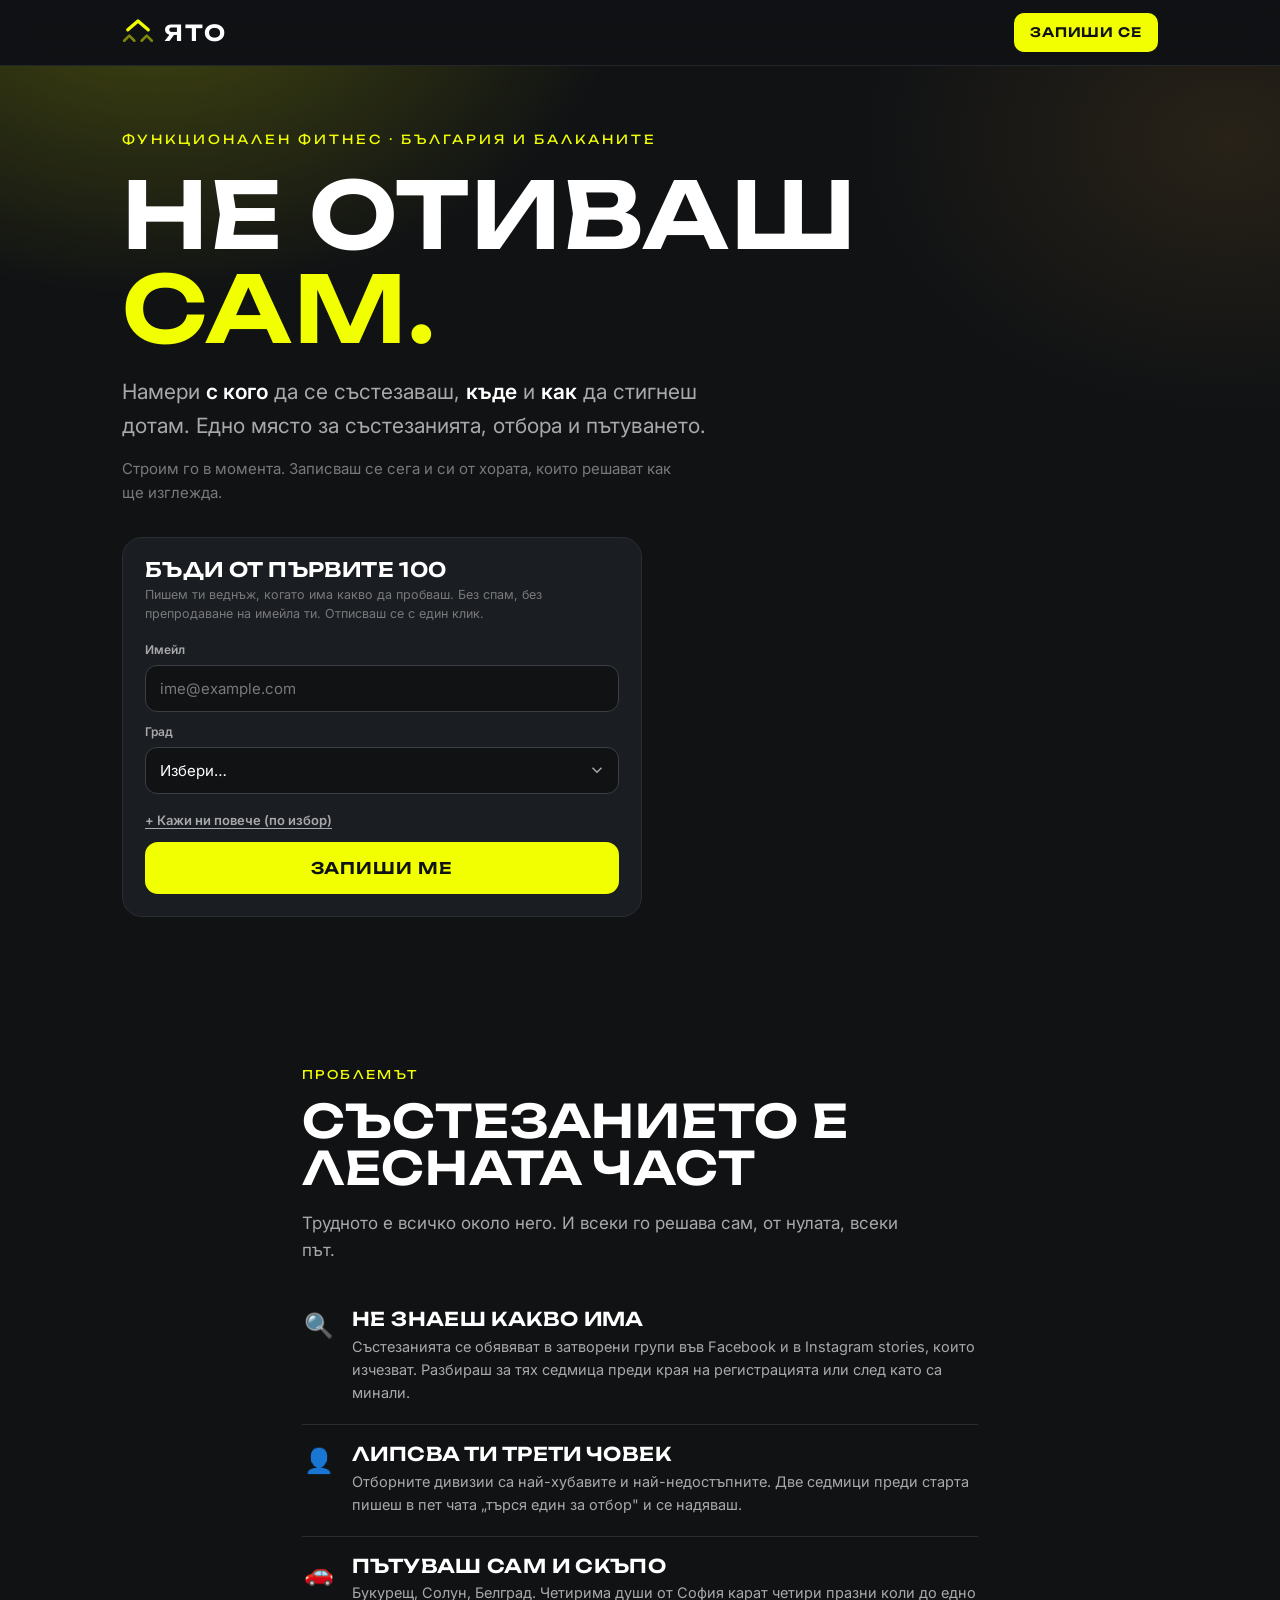
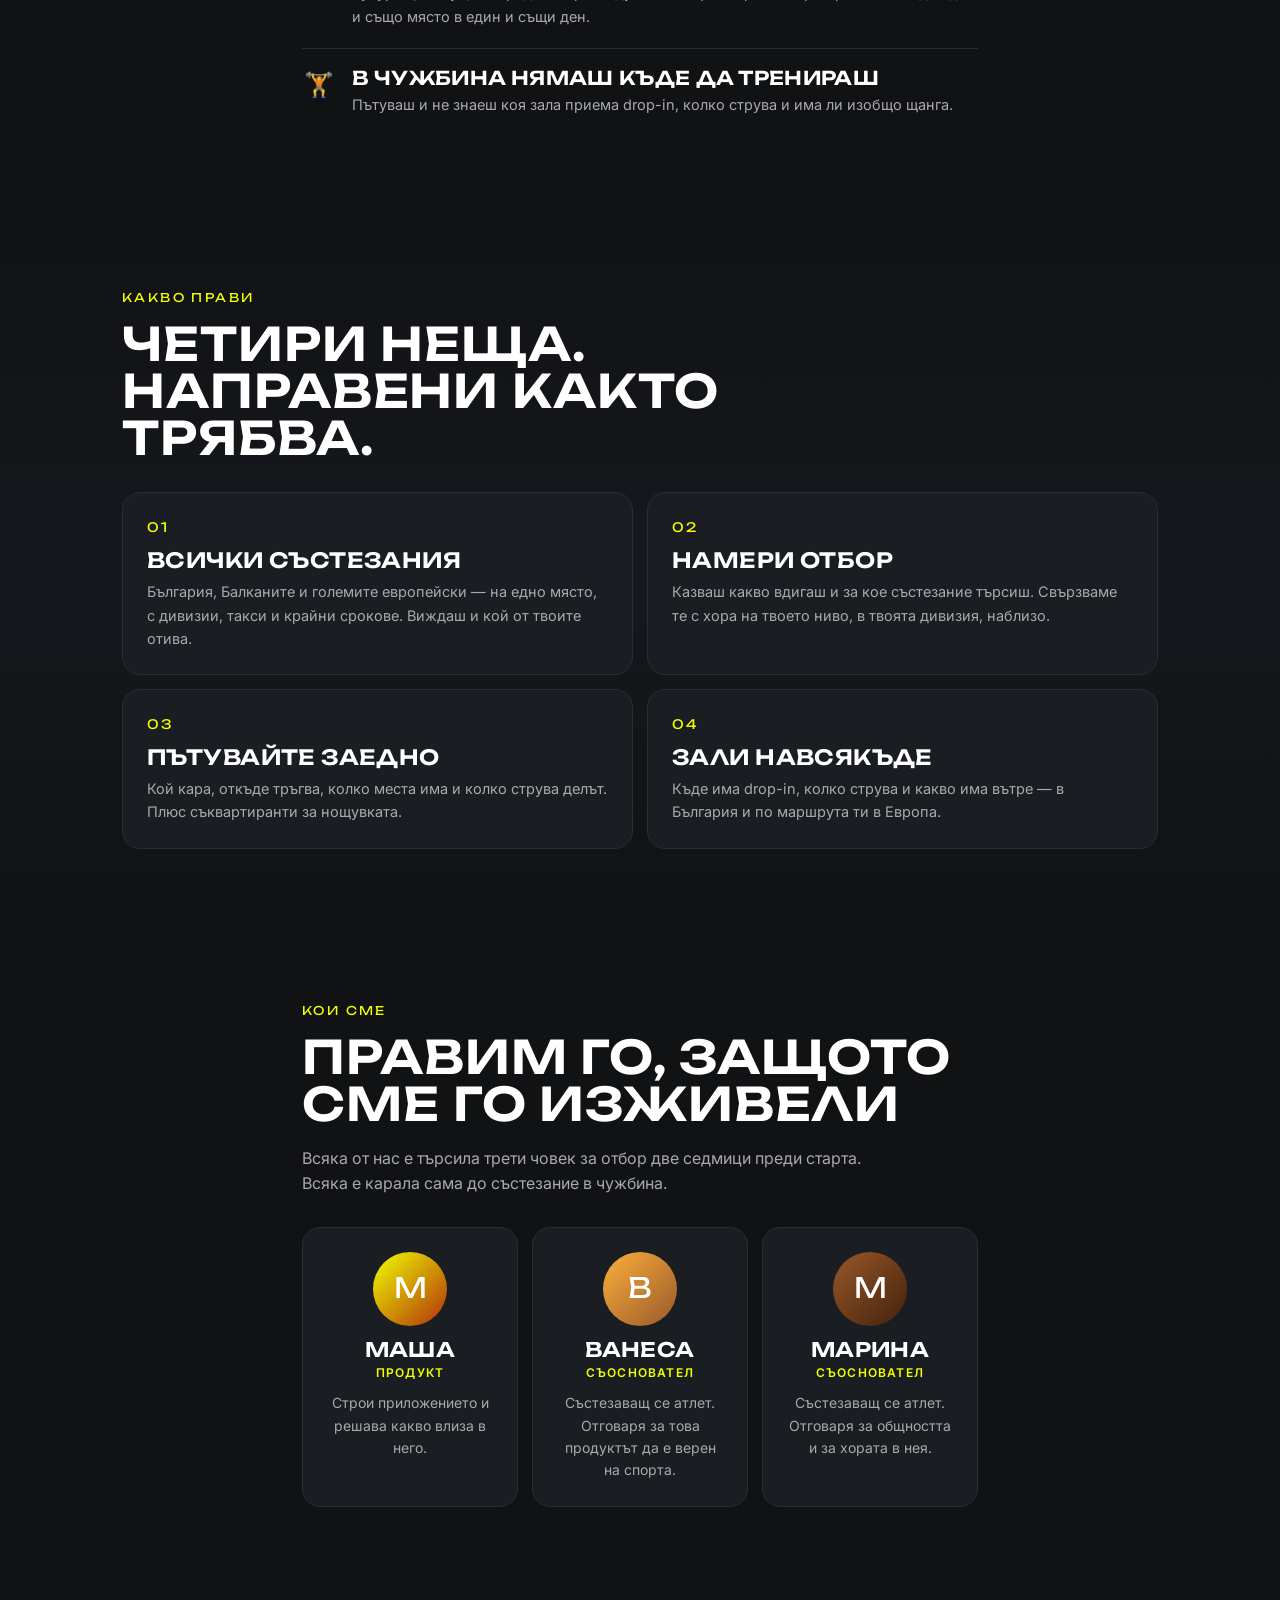
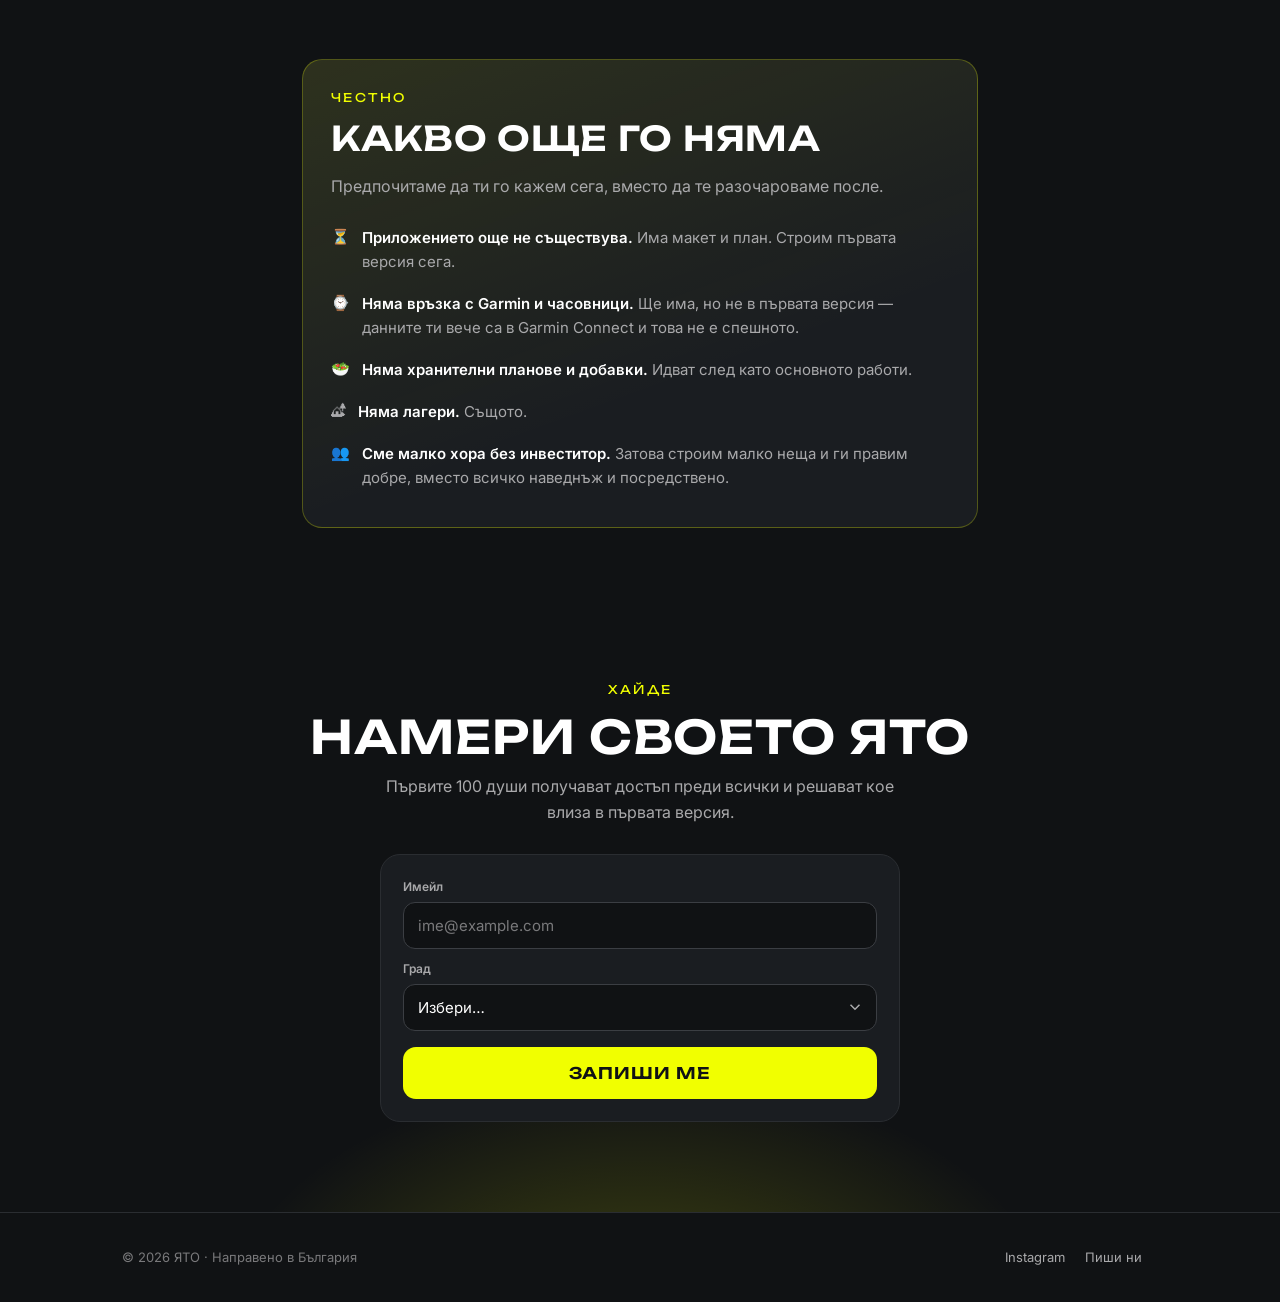
==== index.html @ 185b0d3e "Сайт на ЯТО: landing page със списък на чакащите" ====
<!DOCTYPE html>
<html lang="bg">
<head>
<meta charset="UTF-8">
<meta name="viewport" content="width=device-width, initial-scale=1, viewport-fit=cover">
<title>ЯТО — не отиваш сам</title>
<meta name="description" content="Приложение за функционален фитнес атлети в България и на Балканите. Намери с кого да се състезаваш, къде и как да стигнеш дотам.">

<meta property="og:type" content="website">
<meta property="og:title" content="ЯТО — не отиваш сам">
<meta property="og:description" content="Намери с кого да се състезаваш, къде и как да стигнеш дотам. Записвай се за първите 100.">
<meta property="og:image" content="og.png">
<meta property="og:locale" content="bg_BG">
<meta name="twitter:card" content="summary_large_image">
<meta name="theme-color" content="#101214">
<link rel="icon" href="favicon.svg" type="image/svg+xml">

<link rel="preconnect" href="https://fonts.googleapis.com">
<link rel="preconnect" href="https://fonts.gstatic.com" crossorigin>
<link href="https://fonts.googleapis.com/css2?family=Inter:wght@400;500;600;700&family=Unbounded:wght@400;500;600;700&display=swap" rel="stylesheet">

<style>
:root{
  --obsidian:#101214; --charcoal:#1A1D21; --graphite:#2A2D31; --graphite2:#3B3E43;
  --ember:#F1FF00; --ember-soft:#FBB03B; --chalk:#FFFFFF; --steel:#A9A9AB; --ash:#79797B;
  --ready:#34D399; --warn:#FBB03B; --danger:#FF3B5C; --data:#C9C9CB;
  --display:'Unbounded','Arial Black','DejaVu Sans',system-ui,sans-serif;
}
*{box-sizing:border-box;margin:0;padding:0}
html{scroll-behavior:smooth;-webkit-text-size-adjust:100%}
body{
  font-family:'Inter',system-ui,-apple-system,sans-serif;color:var(--chalk);
  background:var(--obsidian);line-height:1.6;overflow-x:hidden;
}
h1,h2,h3,.d{font-family:var(--display);text-transform:uppercase;letter-spacing:.02em;font-weight:600;line-height:1.02}
a{color:inherit}
.wrap{max-width:1080px;margin:0 auto;padding:0 22px}
.narrow{max-width:720px;margin:0 auto}
section{padding:76px 0;position:relative}

/* ---------- nav ---------- */
nav{position:sticky;top:0;z-index:100;backdrop-filter:blur(16px);background:rgba(16,18,20,.85);border-bottom:1px solid rgba(42,45,49,.8)}
nav .wrap{display:flex;align-items:center;justify-content:space-between;padding-top:13px;padding-bottom:13px}
.brand{display:flex;align-items:center;gap:10px;text-decoration:none}
.brand svg{width:32px;height:32px;flex:none}
.brand b{font-family:var(--display);font-size:22px;text-transform:uppercase;letter-spacing:.08em;font-weight:600}
.navcta{background:var(--ember);color:#101214;text-decoration:none;font-family:var(--display);font-size:13px;text-transform:uppercase;letter-spacing:.07em;padding:9px 16px;border-radius:10px;font-weight:600;white-space:nowrap}

/* ---------- hero ---------- */
.hero{
  padding:64px 0 72px;
  background:
    radial-gradient(760px 520px at 12% -10%, rgba(241,255,0,.24), transparent 62%),
    radial-gradient(620px 460px at 96% 8%, rgba(251,176,59,.10), transparent 60%);
}
.hero .kicker{color:var(--ember);font-family:var(--display);font-size:12.5px;letter-spacing:.24em;text-transform:uppercase;margin-bottom:18px}
.hero h1{font-size:clamp(46px,10.5vw,92px);margin-bottom:20px}
.hero h1 em{font-style:normal;color:var(--ember);display:block}
.lede{font-size:clamp(17px,2.4vw,21px);color:var(--steel);max-width:600px;margin-bottom:14px}
.lede b{color:var(--chalk);font-weight:600}
.hero .sub{color:var(--ash);font-size:15px;max-width:560px;margin-bottom:32px}

/* ---------- form ---------- */
.form{background:var(--charcoal);border:1px solid var(--graphite);border-radius:20px;padding:22px;max-width:520px}
.form h3{font-size:20px;margin-bottom:6px}
.form .fine{color:var(--ash);font-size:12.5px;line-height:1.5;margin-bottom:16px}
.field{margin-bottom:10px}
.field label{display:block;font-size:12px;color:var(--steel);font-weight:600;margin-bottom:6px}
input,select,textarea{
  width:100%;background:var(--obsidian);border:1px solid var(--graphite2);color:var(--chalk);
  border-radius:12px;padding:13px 14px;font-family:inherit;font-size:15px;outline:none;transition:border-color .18s;
}
input:focus,select:focus,textarea:focus{border-color:var(--ember)}
input::placeholder,textarea::placeholder{color:var(--ash)}
select{appearance:none;background-image:url("data:image/svg+xml;utf8,<svg xmlns='http://www.w3.org/2000/svg' viewBox='0 0 24 24' fill='none' stroke='%23A9A9AB' stroke-width='2'><path d='M6 9l6 6 6-6'/></svg>");background-repeat:no-repeat;background-position:right 12px center;background-size:18px;padding-right:40px}
textarea{resize:vertical;min-height:76px;line-height:1.5}
.btn{
  width:100%;background:var(--ember);color:#101214;border:0;border-radius:13px;padding:16px;
  font-family:var(--display);font-size:16px;text-transform:uppercase;letter-spacing:.06em;font-weight:600;
  cursor:pointer;transition:filter .15s,transform .12s;margin-top:6px;
}
.btn:hover{filter:brightness(1.09)} .btn:active{transform:scale(.985)}
.btn[disabled]{opacity:.55;cursor:wait}
.more{background:none;border:0;color:var(--steel);font-size:13px;font-weight:600;cursor:pointer;padding:8px 0;font-family:inherit;text-decoration:underline;text-underline-offset:3px}
.msg{display:none;border-radius:13px;padding:14px;font-size:14px;line-height:1.55;margin-top:12px}
.msg.ok{display:block;background:rgba(52,211,153,.11);border:1px solid rgba(52,211,153,.32);color:var(--ready)}
.msg.err{display:block;background:rgba(255,59,92,.10);border:1px solid rgba(255,59,92,.32);color:#FDA4AF}

/* ---------- generic blocks ---------- */
.eye{font-family:var(--display);font-size:12px;letter-spacing:.2em;color:var(--ember);text-transform:uppercase;margin-bottom:14px}
h2{font-size:clamp(30px,5.6vw,46px);margin-bottom:18px}
.grid{display:grid;gap:14px;margin-top:30px}
@media(min-width:760px){.grid.g3{grid-template-columns:repeat(3,1fr)}.grid.g2{grid-template-columns:repeat(2,1fr)}}
.card{background:var(--charcoal);border:1px solid var(--graphite);border-radius:18px;padding:24px}
.card .n{font-family:var(--display);font-size:13px;color:var(--ember);letter-spacing:.14em;margin-bottom:12px}
.card h3{font-size:21px;margin-bottom:9px}
.card p{color:var(--steel);font-size:14.5px}

/* problem list */
.plist{margin-top:26px}
.pitem{display:flex;gap:16px;padding:20px 0;border-bottom:1px solid var(--graphite)}
.pitem:last-child{border:0}
.pitem .ic{font-size:24px;flex:none;width:34px;text-align:center;line-height:1.3}
.pitem h3{font-size:19px;margin-bottom:5px}
.pitem p{color:var(--steel);font-size:14.5px}

/* founders */
.fgrid{display:grid;gap:14px;margin-top:30px}
@media(min-width:760px){.fgrid{grid-template-columns:repeat(3,1fr)}}
.f{background:var(--charcoal);border:1px solid var(--graphite);border-radius:18px;padding:24px;text-align:center}
.f .av{width:74px;height:74px;border-radius:50%;margin:0 auto 14px;display:flex;align-items:center;justify-content:center;font-family:var(--display);font-size:28px;color:#fff}
.f h3{font-size:20px;margin-bottom:3px}
.f .role{color:var(--ember);font-size:12px;font-weight:600;letter-spacing:.1em;text-transform:uppercase;margin-bottom:10px}
.f p{color:var(--steel);font-size:14px}

/* honest */
.honest{background:linear-gradient(160deg,rgba(241,255,0,.09),transparent 65%),var(--charcoal);border:1px solid rgba(241,255,0,.25);border-radius:20px;padding:28px}
.honest h2{font-size:clamp(25px,4.6vw,34px)}
.honest ul{list-style:none;margin-top:18px}
.honest li{display:flex;gap:12px;padding:9px 0;font-size:15px;color:var(--steel);align-items:flex-start}
.honest li b{color:var(--chalk);font-weight:600}
.honest li span{flex:none;font-size:15px;line-height:1.5}

/* cta */
.cta{background:
  radial-gradient(680px 420px at 50% 120%, rgba(241,255,0,.22), transparent 62%);
  text-align:center;padding-bottom:90px}
.cta h2{margin-bottom:14px}
.cta p{color:var(--steel);max-width:520px;margin:0 auto 28px}
.cta .form{margin:0 auto;text-align:left}

footer{border-top:1px solid var(--graphite);padding:34px 0;color:var(--ash);font-size:13px}
footer .wrap{display:flex;flex-wrap:wrap;gap:14px;justify-content:space-between;align-items:center}
footer a{color:var(--steel);text-decoration:none;margin-right:16px}
footer a:hover{color:var(--ember)}
</style>
</head>
<body>

<nav>
  <div class="wrap">
    <a class="brand" href="#top">
      <svg viewBox="0 0 44 44" fill="none" stroke="#F1FF00" stroke-linecap="round" stroke-linejoin="round">
        <path d="M8 19 L22 7 L36 19" stroke-width="4.6"/>
        <path d="M3 34 L10 27 L17 34" stroke-width="3.6" opacity=".5"/>
        <path d="M27 34 L34 27 L41 34" stroke-width="3.6" opacity=".5"/>
      </svg>
      <b>Ято</b>
    </a>
    <a class="navcta" href="#zapisvane">Запиши се</a>
  </div>
</nav>

<header class="hero" id="top">
  <div class="wrap">
    <div class="kicker">Функционален фитнес · България и Балканите</div>
    <h1>Не отиваш<em>сам.</em></h1>
    <p class="lede">Намери <b>с кого</b> да се състезаваш, <b>къде</b> и <b>как</b> да стигнеш дотам. Едно място за състезанията, отбора и пътуването.</p>
    <p class="sub">Строим го в момента. Записваш се сега и си от хората, които решават как ще изглежда.</p>

    <div class="form" id="zapisvane">
      <h3>Бъди от първите 100</h3>
      <p class="fine">Пишем ти веднъж, когато има какво да пробваш. Без спам, без препродаване на имейла ти. Отписваш се с един клик.</p>
      <form id="wl" novalidate>
        <div class="field">
          <label for="email">Имейл</label>
          <input type="email" id="email" name="email" placeholder="ime@example.com" required autocomplete="email">
        </div>
        <div class="field">
          <label for="city">Град</label>
          <select id="city" name="city">
            <option value="">Избери…</option>
            <option>София</option><option>Пловдив</option><option>Варна</option>
            <option>Бургас</option><option>Русе</option><option>Стара Загора</option>
            <option>Друг в България</option><option>В чужбина</option>
          </select>
        </div>
        <button type="button" class="more" id="moreBtn">+ Кажи ни повече (по избор)</button>
        <div id="extra" style="display:none">
          <div class="field">
            <label for="level">Ниво</label>
            <select id="level" name="level">
              <option value="">Избери…</option>
              <option>Тренирам, още не се състезавам</option>
              <option>Scaled / начинаещ състезател</option>
              <option>RX</option>
              <option>Елит / национално ниво</option>
              <option>Треньор или собственик на зала</option>
            </select>
          </div>
          <div class="field">
            <label for="pain">Кое е най-дразнещото нещо около състезаването сега?</label>
            <textarea id="pain" name="pain" placeholder="Например: не мога да намеря трети човек за отбор…"></textarea>
          </div>
        </div>
        <button type="submit" class="btn" id="sub">Запиши ме</button>
        <div class="msg" id="msg"></div>
      </form>
    </div>
  </div>
</header>

<section>
  <div class="wrap narrow">
    <div class="eye">Проблемът</div>
    <h2>Състезанието е лесната част</h2>
    <p class="lede" style="font-size:17px">Трудното е всичко около него. И всеки го решава сам, от нулата, всеки път.</p>
    <div class="plist">
      <div class="pitem"><div class="ic">🔍</div><div>
        <h3>Не знаеш какво има</h3>
        <p>Състезанията се обявяват в затворени групи във Facebook и в Instagram stories, които изчезват. Разбираш за тях седмица преди края на регистрацията или след като са минали.</p></div></div>
      <div class="pitem"><div class="ic">👤</div><div>
        <h3>Липсва ти трети човек</h3>
        <p>Отборните дивизии са най-хубавите и най-недостъпните. Две седмици преди старта пишеш в пет чата „търся един за отбор" и се надяваш.</p></div></div>
      <div class="pitem"><div class="ic">🚗</div><div>
        <h3>Пътуваш сам и скъпо</h3>
        <p>Букурещ, Солун, Белград. Четирима души от София карат четири празни коли до едно и също място в един и същи ден.</p></div></div>
      <div class="pitem"><div class="ic">🏋️</div><div>
        <h3>В чужбина нямаш къде да тренираш</h3>
        <p>Пътуваш и не знаеш коя зала приема drop-in, колко струва и има ли изобщо щанга.</p></div></div>
    </div>
  </div>
</section>

<section style="background:linear-gradient(180deg,transparent,rgba(25,28,35,.6),transparent)">
  <div class="wrap">
    <div class="narrow" style="margin:0">
      <div class="eye">Какво прави</div>
      <h2>Четири неща. Направени както трябва.</h2>
    </div>
    <div class="grid g2">
      <div class="card"><div class="n">01</div><h3>Всички състезания</h3><p>България, Балканите и големите европейски — на едно място, с дивизии, такси и крайни срокове. Виждаш и кой от твоите отива.</p></div>
      <div class="card"><div class="n">02</div><h3>Намери отбор</h3><p>Казваш какво вдигаш и за кое състезание търсиш. Свързваме те с хора на твоето ниво, в твоята дивизия, наблизо.</p></div>
      <div class="card"><div class="n">03</div><h3>Пътувайте заедно</h3><p>Кой кара, откъде тръгва, колко места има и колко струва делът. Плюс съквартиранти за нощувката.</p></div>
      <div class="card"><div class="n">04</div><h3>Зали навсякъде</h3><p>Къде има drop-in, колко струва и какво има вътре — в България и по маршрута ти в Европа.</p></div>
    </div>
  </div>
</section>

<section>
  <div class="wrap narrow">
    <div class="eye">Кои сме</div>
    <h2>Правим го, защото сме го изживели</h2>
    <p class="lede" style="font-size:16px">Всяка от нас е търсила трети човек за отбор две седмици преди старта. Всяка е карала сама до състезание в чужбина.</p>
    <div class="fgrid">
      <div class="f"><div class="av" style="background:linear-gradient(135deg,#F1FF00,#B0300A)">М</div><h3>Маша</h3><div class="role">Продукт</div><p>Строи приложението и решава какво влиза в него.</p></div>
      <div class="f"><div class="av" style="background:linear-gradient(135deg,#FBB03B,#99582A)">В</div><h3>Ванеса</h3><div class="role">Съосновател</div><p>Състезаващ се атлет. Отговаря за това продуктът да е верен на спорта.</p></div>
      <div class="f"><div class="av" style="background:linear-gradient(135deg,#99582A,#42210B)">М</div><h3>Марина</h3><div class="role">Съосновател</div><p>Състезаващ се атлет. Отговаря за общността и за хората в нея.</p></div>
    </div>
  </div>
</section>

<section>
  <div class="wrap narrow">
    <div class="honest">
      <div class="eye">Честно</div>
      <h2>Какво още го няма</h2>
      <p style="color:var(--steel);margin-top:6px">Предпочитаме да ти го кажем сега, вместо да те разочароваме после.</p>
      <ul>
        <li><span>⏳</span><div><b>Приложението още не съществува.</b> Има макет и план. Строим първата версия сега.</div></li>
        <li><span>⌚</span><div><b>Няма връзка с Garmin и часовници.</b> Ще има, но не в първата версия — данните ти вече са в Garmin Connect и това не е спешното.</div></li>
        <li><span>🥗</span><div><b>Няма хранителни планове и добавки.</b> Идват след като основното работи.</div></li>
        <li><span>🏕</span><div><b>Няма лагери.</b> Същото.</div></li>
        <li><span>👥</span><div><b>Сме малко хора без инвеститор.</b> Затова строим малко неща и ги правим добре, вместо всичко наведнъж и посредствено.</div></li>
      </ul>
    </div>
  </div>
</section>

<section class="cta">
  <div class="wrap narrow">
    <div class="eye" style="text-align:center">Хайде</div>
    <h2>Намери своето ято</h2>
    <p>Първите 100 души получават достъп преди всички и решават кое влиза в първата версия.</p>
    <div class="form">
      <form id="wl2" novalidate>
        <div class="field">
          <label for="email2">Имейл</label>
          <input type="email" id="email2" name="email" placeholder="ime@example.com" required autocomplete="email">
        </div>
        <div class="field">
          <label for="city2">Град</label>
          <select id="city2" name="city">
            <option value="">Избери…</option>
            <option>София</option><option>Пловдив</option><option>Варна</option>
            <option>Бургас</option><option>Русе</option><option>Стара Загора</option>
            <option>Друг в България</option><option>В чужбина</option>
          </select>
        </div>
        <button type="submit" class="btn">Запиши ме</button>
        <div class="msg" id="msg2"></div>
      </form>
    </div>
  </div>
</section>

<footer>
  <div class="wrap">
    <div>© 2026 ЯТО · Направено в България</div>
    <div>
      <a href="https://instagram.com/" target="_blank" rel="noopener">Instagram</a>
      <a href="mailto:zdravei@yatto.app">Пиши ни</a>
    </div>
  </div>
</footer>

<script>
/* ============================================================
   НАСТРОЙКА — попълни двете стойности от Supabase.
   Виж README.md, отнема 5 минути. Докато са празни, формата
   пази записванията локално и ти казва, че не е свързана.
   ============================================================ */
const SUPABASE_URL = "";
const SUPABASE_ANON_KEY = "";

const TABLE = "waitlist";

function show(el, text, ok){ el.className = "msg " + (ok ? "ok" : "err"); el.textContent = text; }

async function submit(form, msgEl, btn){
  const data = Object.fromEntries(new FormData(form).entries());
  const email = (data.email || "").trim().toLowerCase();
  if(!/^[^\s@]+@[^\s@]+\.[^\s@]{2,}$/.test(email)){
    show(msgEl, "Провери имейла — нещо не е наред с него.", false); return;
  }
  const row = {
    email,
    city: data.city || null,
    level: data.level || null,
    pain: (data.pain || "").trim() || null,
    source: document.referrer || "direct"
  };

  if(!SUPABASE_URL || !SUPABASE_ANON_KEY){
    const local = JSON.parse(localStorage.getItem("yatto_waitlist") || "[]");
    local.push(row); localStorage.setItem("yatto_waitlist", JSON.stringify(local));
    show(msgEl, "Записахме те локално, но базата още не е свързана. (Съобщение за Маша: попълни SUPABASE_URL и SUPABASE_ANON_KEY в index.html.)", false);
    return;
  }

  btn.disabled = true; const old = btn.textContent; btn.textContent = "Записваме…";
  try{
    const res = await fetch(SUPABASE_URL + "/rest/v1/" + TABLE, {
      method: "POST",
      headers: {
        "apikey": SUPABASE_ANON_KEY,
        "Authorization": "Bearer " + SUPABASE_ANON_KEY,
        "Content-Type": "application/json",
        "Prefer": "return=minimal"
      },
      body: JSON.stringify(row)
    });
    if(res.ok){
      form.reset();
      show(msgEl, "Готово. Ще ти пишем, когато има какво да пробваш. Дотогава — прати линка на човека, с когото искаш да се състезаваш.", true);
    } else if(res.status === 409){
      show(msgEl, "Вече си записана. Спокойно, не сме те забравили.", true);
    } else {
      const t = await res.text();
      show(msgEl, "Нещо се счупи при записването. Пробвай пак или ни пиши.", false);
      console.error("waitlist error", res.status, t);
    }
  }catch(e){
    show(msgEl, "Няма връзка. Провери интернета и пробвай пак.", false);
    console.error(e);
  }finally{
    btn.disabled = false; btn.textContent = old;
  }
}

document.getElementById("moreBtn").addEventListener("click", function(){
  const x = document.getElementById("extra");
  const open = x.style.display !== "none";
  x.style.display = open ? "none" : "block";
  this.textContent = open ? "+ Кажи ни повече (по избор)" : "− Скрий";
});

document.getElementById("wl").addEventListener("submit", function(e){
  e.preventDefault(); submit(this, document.getElementById("msg"), document.getElementById("sub"));
});
document.getElementById("wl2").addEventListener("submit", function(e){
  e.preventDefault(); submit(this, document.getElementById("msg2"), this.querySelector(".btn"));
});
</script>
</body>
</html>
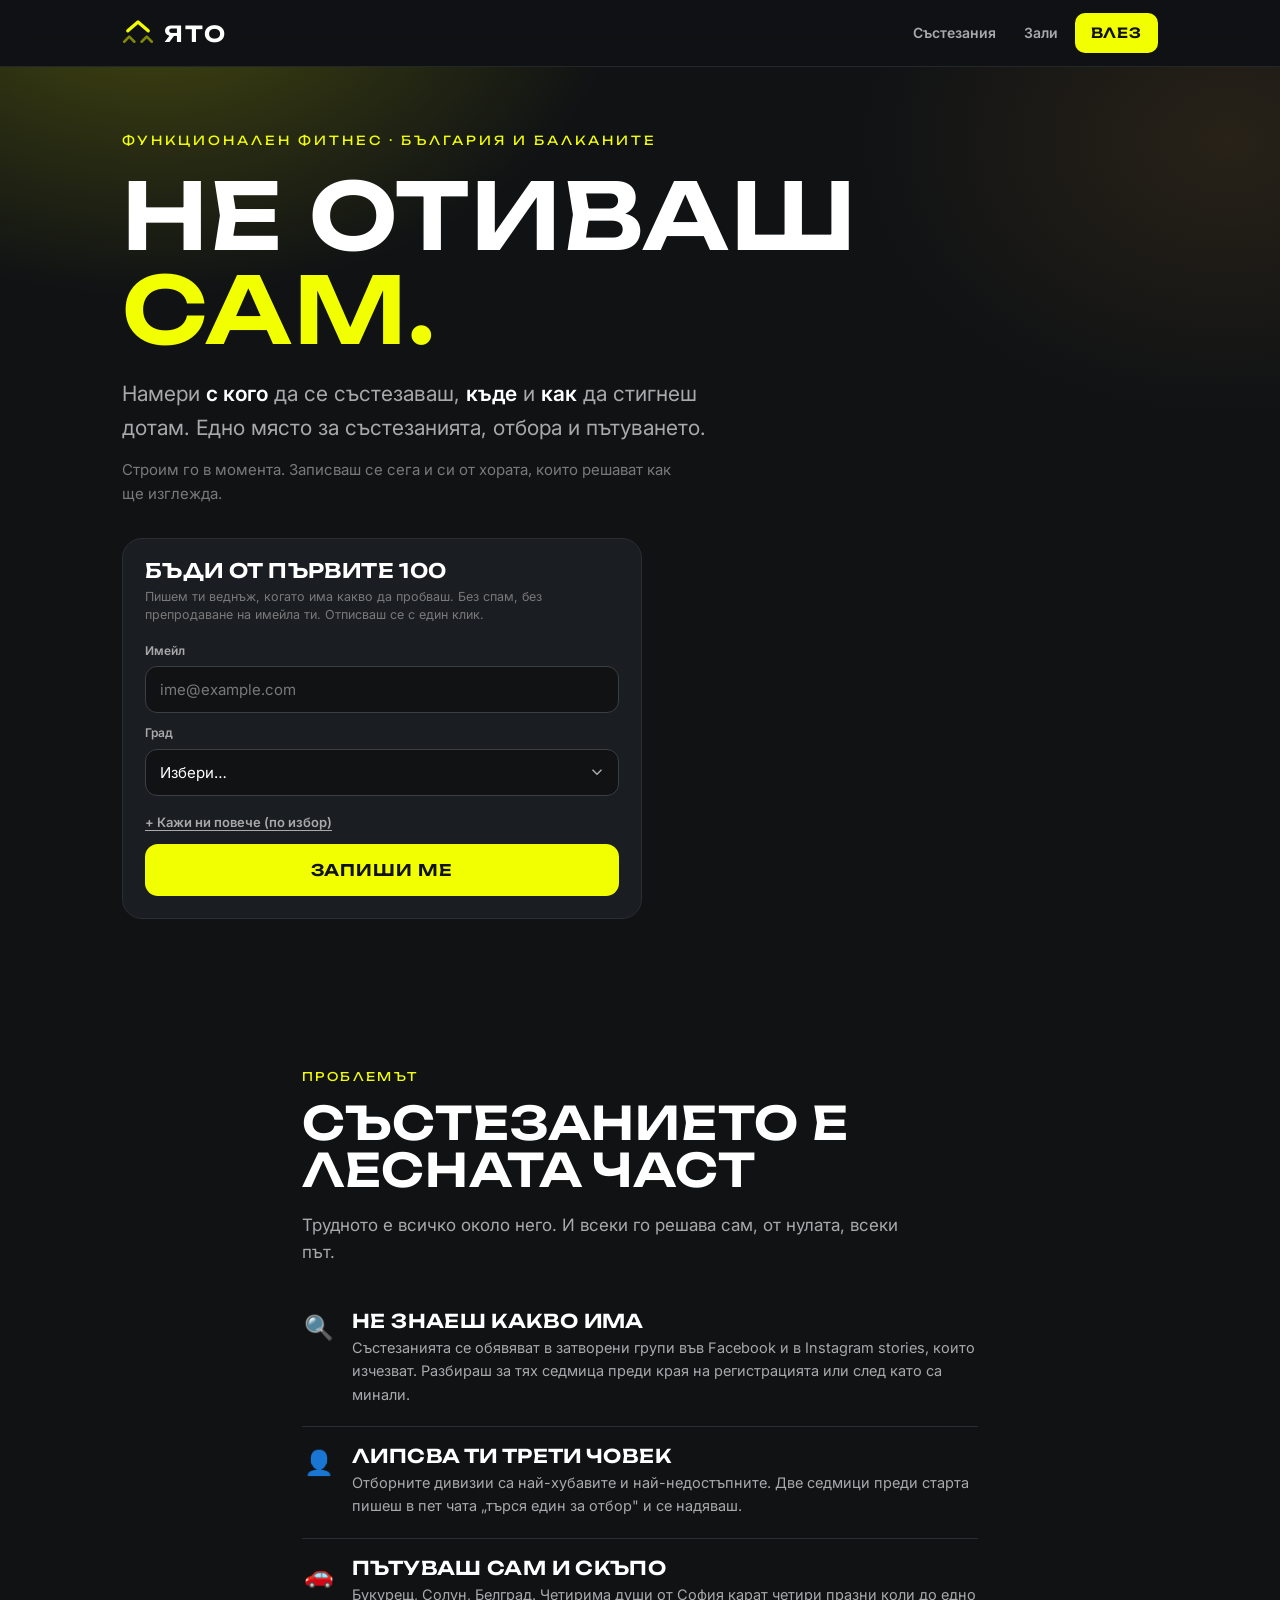
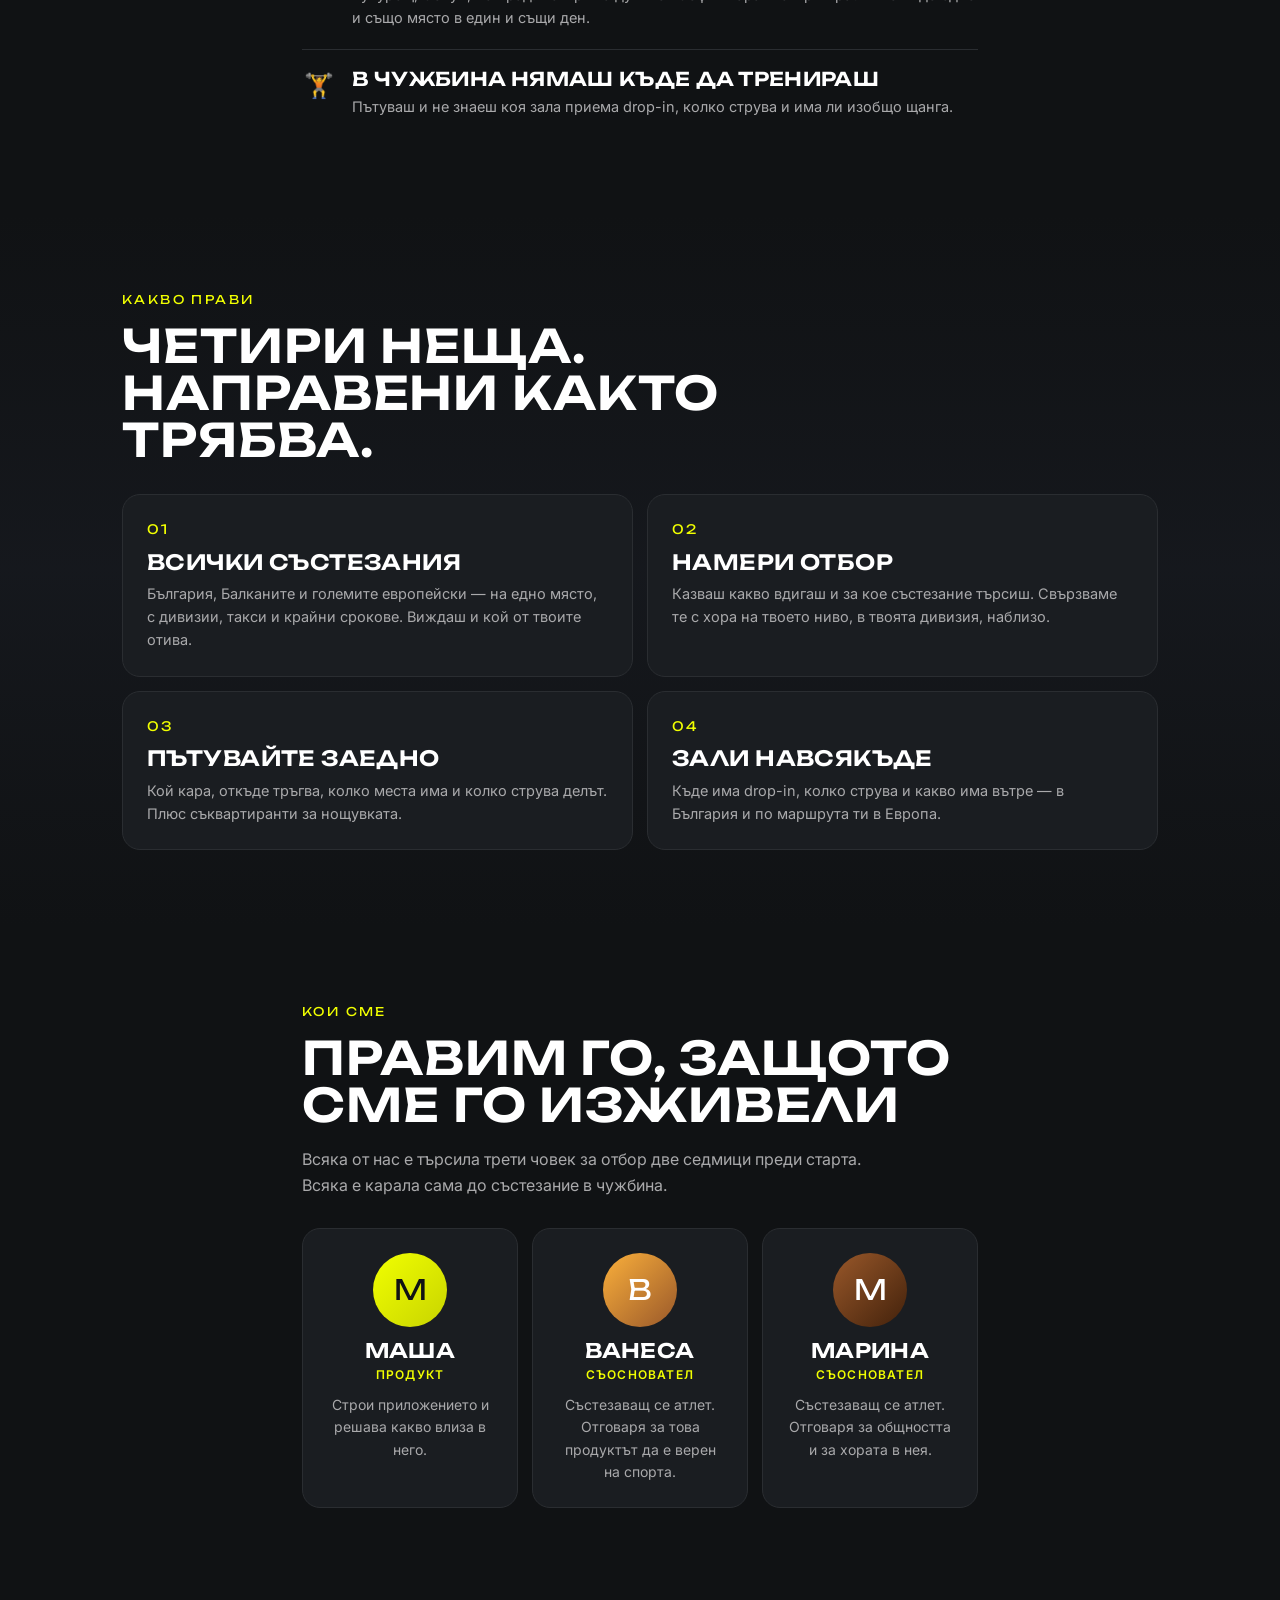
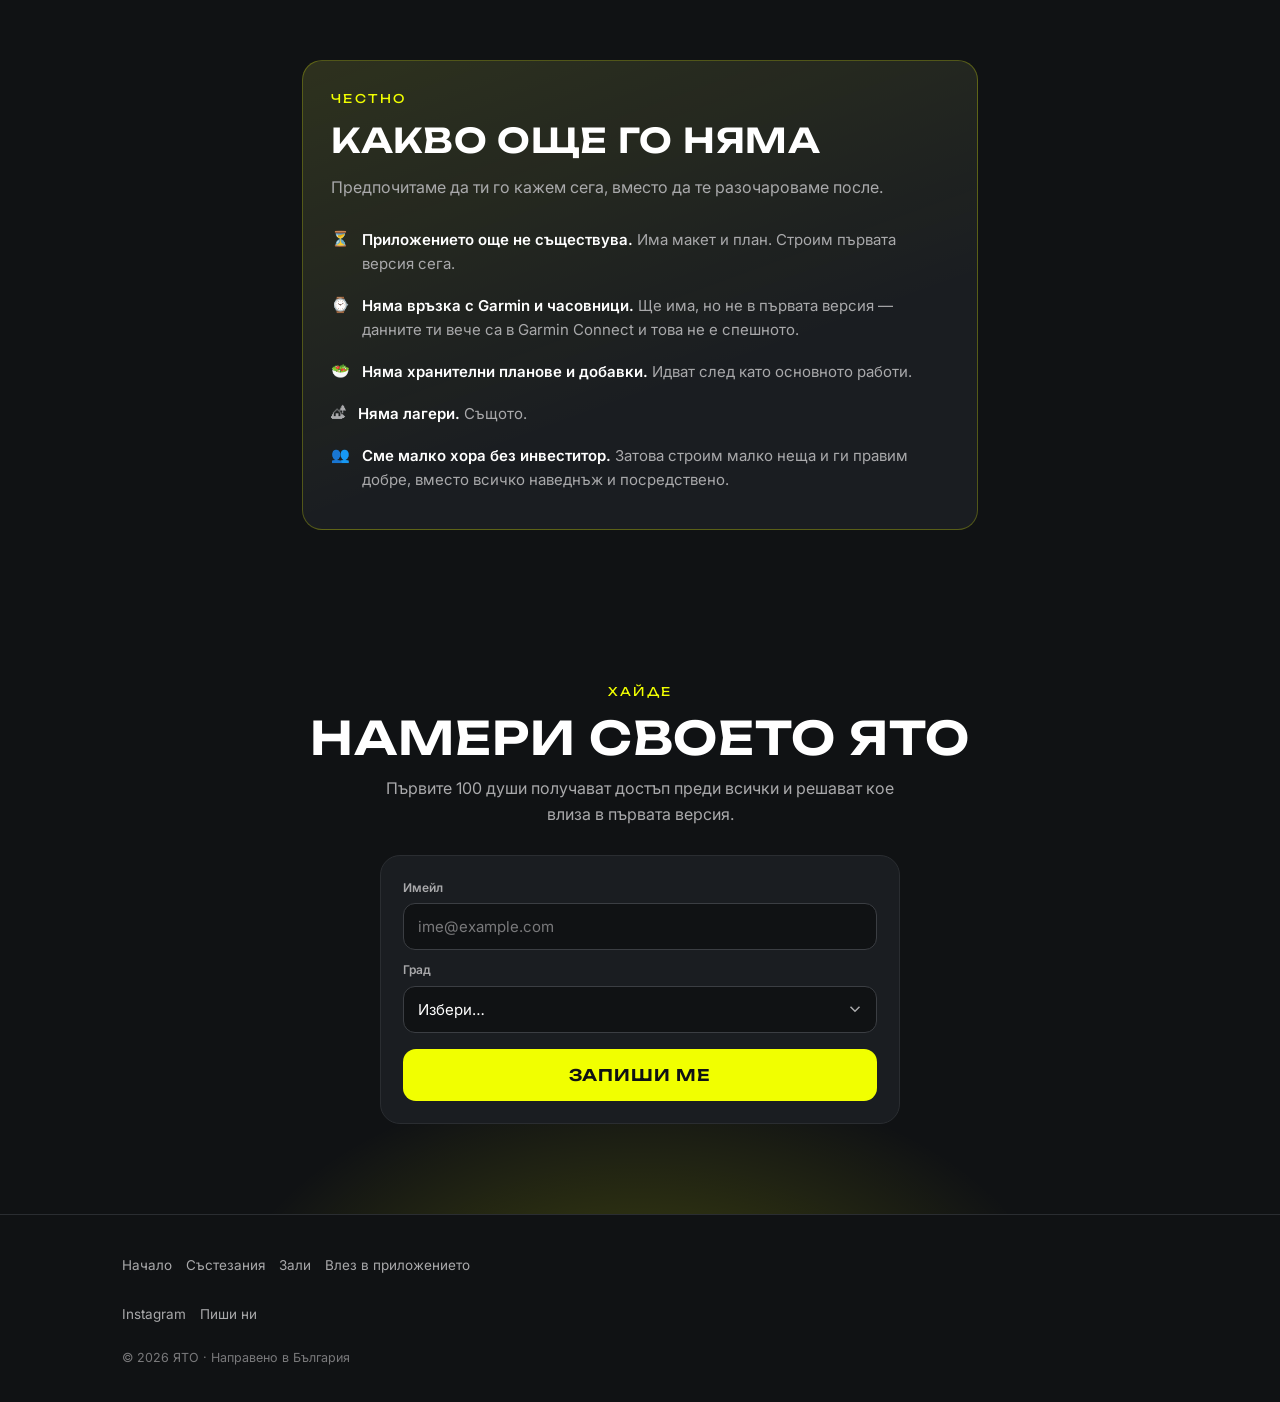
==== commit 22382b58: "Add files via upload" ====
--- a/index.html
+++ b/index.html
@@ -19,121 +19,7 @@
 <link rel="preconnect" href="https://fonts.gstatic.com" crossorigin>
 <link href="https://fonts.googleapis.com/css2?family=Inter:wght@400;500;600;700&family=Unbounded:wght@400;500;600;700&display=swap" rel="stylesheet">
 
-<style>
-:root{
-  --obsidian:#101214; --charcoal:#1A1D21; --graphite:#2A2D31; --graphite2:#3B3E43;
-  --ember:#F1FF00; --ember-soft:#FBB03B; --chalk:#FFFFFF; --steel:#A9A9AB; --ash:#79797B;
-  --ready:#34D399; --warn:#FBB03B; --danger:#FF3B5C; --data:#C9C9CB;
-  --display:'Unbounded','Arial Black','DejaVu Sans',system-ui,sans-serif;
-}
-*{box-sizing:border-box;margin:0;padding:0}
-html{scroll-behavior:smooth;-webkit-text-size-adjust:100%}
-body{
-  font-family:'Inter',system-ui,-apple-system,sans-serif;color:var(--chalk);
-  background:var(--obsidian);line-height:1.6;overflow-x:hidden;
-}
-h1,h2,h3,.d{font-family:var(--display);text-transform:uppercase;letter-spacing:.02em;font-weight:600;line-height:1.02}
-a{color:inherit}
-.wrap{max-width:1080px;margin:0 auto;padding:0 22px}
-.narrow{max-width:720px;margin:0 auto}
-section{padding:76px 0;position:relative}
-
-/* ---------- nav ---------- */
-nav{position:sticky;top:0;z-index:100;backdrop-filter:blur(16px);background:rgba(16,18,20,.85);border-bottom:1px solid rgba(42,45,49,.8)}
-nav .wrap{display:flex;align-items:center;justify-content:space-between;padding-top:13px;padding-bottom:13px}
-.brand{display:flex;align-items:center;gap:10px;text-decoration:none}
-.brand svg{width:32px;height:32px;flex:none}
-.brand b{font-family:var(--display);font-size:22px;text-transform:uppercase;letter-spacing:.08em;font-weight:600}
-.navcta{background:var(--ember);color:#101214;text-decoration:none;font-family:var(--display);font-size:13px;text-transform:uppercase;letter-spacing:.07em;padding:9px 16px;border-radius:10px;font-weight:600;white-space:nowrap}
-
-/* ---------- hero ---------- */
-.hero{
-  padding:64px 0 72px;
-  background:
-    radial-gradient(760px 520px at 12% -10%, rgba(241,255,0,.24), transparent 62%),
-    radial-gradient(620px 460px at 96% 8%, rgba(251,176,59,.10), transparent 60%);
-}
-.hero .kicker{color:var(--ember);font-family:var(--display);font-size:12.5px;letter-spacing:.24em;text-transform:uppercase;margin-bottom:18px}
-.hero h1{font-size:clamp(46px,10.5vw,92px);margin-bottom:20px}
-.hero h1 em{font-style:normal;color:var(--ember);display:block}
-.lede{font-size:clamp(17px,2.4vw,21px);color:var(--steel);max-width:600px;margin-bottom:14px}
-.lede b{color:var(--chalk);font-weight:600}
-.hero .sub{color:var(--ash);font-size:15px;max-width:560px;margin-bottom:32px}
-
-/* ---------- form ---------- */
-.form{background:var(--charcoal);border:1px solid var(--graphite);border-radius:20px;padding:22px;max-width:520px}
-.form h3{font-size:20px;margin-bottom:6px}
-.form .fine{color:var(--ash);font-size:12.5px;line-height:1.5;margin-bottom:16px}
-.field{margin-bottom:10px}
-.field label{display:block;font-size:12px;color:var(--steel);font-weight:600;margin-bottom:6px}
-input,select,textarea{
-  width:100%;background:var(--obsidian);border:1px solid var(--graphite2);color:var(--chalk);
-  border-radius:12px;padding:13px 14px;font-family:inherit;font-size:15px;outline:none;transition:border-color .18s;
-}
-input:focus,select:focus,textarea:focus{border-color:var(--ember)}
-input::placeholder,textarea::placeholder{color:var(--ash)}
-select{appearance:none;background-image:url("data:image/svg+xml;utf8,<svg xmlns='http://www.w3.org/2000/svg' viewBox='0 0 24 24' fill='none' stroke='%23A9A9AB' stroke-width='2'><path d='M6 9l6 6 6-6'/></svg>");background-repeat:no-repeat;background-position:right 12px center;background-size:18px;padding-right:40px}
-textarea{resize:vertical;min-height:76px;line-height:1.5}
-.btn{
-  width:100%;background:var(--ember);color:#101214;border:0;border-radius:13px;padding:16px;
-  font-family:var(--display);font-size:16px;text-transform:uppercase;letter-spacing:.06em;font-weight:600;
-  cursor:pointer;transition:filter .15s,transform .12s;margin-top:6px;
-}
-.btn:hover{filter:brightness(1.09)} .btn:active{transform:scale(.985)}
-.btn[disabled]{opacity:.55;cursor:wait}
-.more{background:none;border:0;color:var(--steel);font-size:13px;font-weight:600;cursor:pointer;padding:8px 0;font-family:inherit;text-decoration:underline;text-underline-offset:3px}
-.msg{display:none;border-radius:13px;padding:14px;font-size:14px;line-height:1.55;margin-top:12px}
-.msg.ok{display:block;background:rgba(52,211,153,.11);border:1px solid rgba(52,211,153,.32);color:var(--ready)}
-.msg.err{display:block;background:rgba(255,59,92,.10);border:1px solid rgba(255,59,92,.32);color:#FDA4AF}
-
-/* ---------- generic blocks ---------- */
-.eye{font-family:var(--display);font-size:12px;letter-spacing:.2em;color:var(--ember);text-transform:uppercase;margin-bottom:14px}
-h2{font-size:clamp(30px,5.6vw,46px);margin-bottom:18px}
-.grid{display:grid;gap:14px;margin-top:30px}
-@media(min-width:760px){.grid.g3{grid-template-columns:repeat(3,1fr)}.grid.g2{grid-template-columns:repeat(2,1fr)}}
-.card{background:var(--charcoal);border:1px solid var(--graphite);border-radius:18px;padding:24px}
-.card .n{font-family:var(--display);font-size:13px;color:var(--ember);letter-spacing:.14em;margin-bottom:12px}
-.card h3{font-size:21px;margin-bottom:9px}
-.card p{color:var(--steel);font-size:14.5px}
-
-/* problem list */
-.plist{margin-top:26px}
-.pitem{display:flex;gap:16px;padding:20px 0;border-bottom:1px solid var(--graphite)}
-.pitem:last-child{border:0}
-.pitem .ic{font-size:24px;flex:none;width:34px;text-align:center;line-height:1.3}
-.pitem h3{font-size:19px;margin-bottom:5px}
-.pitem p{color:var(--steel);font-size:14.5px}
-
-/* founders */
-.fgrid{display:grid;gap:14px;margin-top:30px}
-@media(min-width:760px){.fgrid{grid-template-columns:repeat(3,1fr)}}
-.f{background:var(--charcoal);border:1px solid var(--graphite);border-radius:18px;padding:24px;text-align:center}
-.f .av{width:74px;height:74px;border-radius:50%;margin:0 auto 14px;display:flex;align-items:center;justify-content:center;font-family:var(--display);font-size:28px;color:#fff}
-.f h3{font-size:20px;margin-bottom:3px}
-.f .role{color:var(--ember);font-size:12px;font-weight:600;letter-spacing:.1em;text-transform:uppercase;margin-bottom:10px}
-.f p{color:var(--steel);font-size:14px}
-
-/* honest */
-.honest{background:linear-gradient(160deg,rgba(241,255,0,.09),transparent 65%),var(--charcoal);border:1px solid rgba(241,255,0,.25);border-radius:20px;padding:28px}
-.honest h2{font-size:clamp(25px,4.6vw,34px)}
-.honest ul{list-style:none;margin-top:18px}
-.honest li{display:flex;gap:12px;padding:9px 0;font-size:15px;color:var(--steel);align-items:flex-start}
-.honest li b{color:var(--chalk);font-weight:600}
-.honest li span{flex:none;font-size:15px;line-height:1.5}
-
-/* cta */
-.cta{background:
-  radial-gradient(680px 420px at 50% 120%, rgba(241,255,0,.22), transparent 62%);
-  text-align:center;padding-bottom:90px}
-.cta h2{margin-bottom:14px}
-.cta p{color:var(--steel);max-width:520px;margin:0 auto 28px}
-.cta .form{margin:0 auto;text-align:left}
-
-footer{border-top:1px solid var(--graphite);padding:34px 0;color:var(--ash);font-size:13px}
-footer .wrap{display:flex;flex-wrap:wrap;gap:14px;justify-content:space-between;align-items:center}
-footer a{color:var(--steel);text-decoration:none;margin-right:16px}
-footer a:hover{color:var(--ember)}
-</style>
+<link rel="stylesheet" href="site.css">
 </head>
 <body>
 
@@ -147,7 +33,11 @@
       </svg>
       <b>Ято</b>
     </a>
-    <a class="navcta" href="#zapisvane">Запиши се</a>
+    <div class="navlinks">
+      <a href="sastezaniya.html">Състезания</a>
+      <a href="zali.html">Зали</a>
+      <a class="navcta" href="app/">Влез</a>
+    </div>
   </div>
 </nav>
 
@@ -243,7 +133,7 @@
     <h2>Правим го, защото сме го изживели</h2>
     <p class="lede" style="font-size:16px">Всяка от нас е търсила трети човек за отбор две седмици преди старта. Всяка е карала сама до състезание в чужбина.</p>
     <div class="fgrid">
-      <div class="f"><div class="av" style="background:linear-gradient(135deg,#F1FF00,#B0300A)">М</div><h3>Маша</h3><div class="role">Продукт</div><p>Строи приложението и решава какво влиза в него.</p></div>
+      <div class="f"><div class="av" style="background:linear-gradient(135deg,#F1FF00,#C8D400);color:#101214">М</div><h3>Маша</h3><div class="role">Продукт</div><p>Строи приложението и решава какво влиза в него.</p></div>
       <div class="f"><div class="av" style="background:linear-gradient(135deg,#FBB03B,#99582A)">В</div><h3>Ванеса</h3><div class="role">Съосновател</div><p>Състезаващ се атлет. Отговаря за това продуктът да е верен на спорта.</p></div>
       <div class="f"><div class="av" style="background:linear-gradient(135deg,#99582A,#42210B)">М</div><h3>Марина</h3><div class="role">Съосновател</div><p>Състезаващ се атлет. Отговаря за общността и за хората в нея.</p></div>
     </div>
@@ -296,11 +186,17 @@
 
 <footer>
   <div class="wrap">
-    <div>© 2026 ЯТО · Направено в България</div>
-    <div>
+    <div class="fnav">
+      <a href="index.html">Начало</a>
+      <a href="sastezaniya.html">Състезания</a>
+      <a href="zali.html">Зали</a>
+      <a href="app/">Влез в приложението</a>
+    </div>
+    <div class="fnav">
       <a href="https://instagram.com/" target="_blank" rel="noopener">Instagram</a>
       <a href="mailto:zdravei@yatto.app">Пиши ни</a>
     </div>
+    <div class="fbottom">© 2026 ЯТО · Направено в България</div>
   </div>
 </footer>
 
@@ -310,8 +206,8 @@
    Виж README.md, отнема 5 минути. Докато са празни, формата
    пази записванията локално и ти казва, че не е свързана.
    ============================================================ */
-const SUPABASE_URL = "";
-const SUPABASE_ANON_KEY = "";
+const SUPABASE_URL = "https://znvmvdmnwefczngnlrrp.supabase.co";
+const SUPABASE_ANON_KEY = "sb_publishable_NgwTRv8ZD5lGrg6eYhoy5Q_FNGDkMfY";
 
 const TABLE = "waitlist";
 
--- a/site.css
+++ b/site.css
@@ -0,0 +1,187 @@
+/* ЯТО — споделени стилове за публичния сайт */
+:root{
+  --obsidian:#101214; --charcoal:#1A1D21; --graphite:#2A2D31; --graphite2:#3B3E43;
+  --ember:#F1FF00; --ember-soft:#FBB03B; --chalk:#FFFFFF; --steel:#A9A9AB; --ash:#79797B;
+  --ready:#34D399; --warn:#FBB03B; --danger:#FF3B5C; --data:#C9C9CB;
+  --display:'Unbounded','Arial Black','DejaVu Sans',system-ui,sans-serif;
+}
+*{box-sizing:border-box;margin:0;padding:0}
+html{scroll-behavior:smooth;-webkit-text-size-adjust:100%}
+body{
+  font-family:'Inter',system-ui,-apple-system,sans-serif;color:var(--chalk);
+  background:var(--obsidian);line-height:1.6;overflow-x:hidden;
+}
+h1,h2,h3,.d{font-family:var(--display);text-transform:uppercase;letter-spacing:.02em;font-weight:600;line-height:1.02}
+a{color:inherit}
+.wrap{max-width:1080px;margin:0 auto;padding:0 22px}
+.narrow{max-width:720px;margin:0 auto}
+section{padding:76px 0;position:relative}
+
+/* ---------- nav ---------- */
+nav{position:sticky;top:0;z-index:100;backdrop-filter:blur(16px);background:rgba(16,18,20,.85);border-bottom:1px solid rgba(42,45,49,.8)}
+nav .wrap{display:flex;align-items:center;justify-content:space-between;padding-top:13px;padding-bottom:13px}
+.brand{display:flex;align-items:center;gap:10px;text-decoration:none}
+.brand svg{width:32px;height:32px;flex:none}
+.brand b{font-family:var(--display);font-size:22px;text-transform:uppercase;letter-spacing:.08em;font-weight:600}
+.navcta{background:var(--ember);color:#101214;text-decoration:none;font-family:var(--display);font-size:13px;text-transform:uppercase;letter-spacing:.07em;padding:9px 16px;border-radius:10px;font-weight:600;white-space:nowrap}
+
+/* ---------- hero ---------- */
+.hero{
+  padding:64px 0 72px;
+  background:
+    radial-gradient(760px 520px at 12% -10%, rgba(241,255,0,.24), transparent 62%),
+    radial-gradient(620px 460px at 96% 8%, rgba(251,176,59,.10), transparent 60%);
+}
+.hero .kicker{color:var(--ember);font-family:var(--display);font-size:12.5px;letter-spacing:.24em;text-transform:uppercase;margin-bottom:18px}
+.hero h1{font-size:clamp(46px,10.5vw,92px);margin-bottom:20px}
+.hero h1 em{font-style:normal;color:var(--ember);display:block}
+.lede{font-size:clamp(17px,2.4vw,21px);color:var(--steel);max-width:600px;margin-bottom:14px}
+.lede b{color:var(--chalk);font-weight:600}
+.hero .sub{color:var(--ash);font-size:15px;max-width:560px;margin-bottom:32px}
+
+/* ---------- form ---------- */
+.form{background:var(--charcoal);border:1px solid var(--graphite);border-radius:20px;padding:22px;max-width:520px}
+.form h3{font-size:20px;margin-bottom:6px}
+.form .fine{color:var(--ash);font-size:12.5px;line-height:1.5;margin-bottom:16px}
+.field{margin-bottom:10px}
+.field label{display:block;font-size:12px;color:var(--steel);font-weight:600;margin-bottom:6px}
+input,select,textarea{
+  width:100%;background:var(--obsidian);border:1px solid var(--graphite2);color:var(--chalk);
+  border-radius:12px;padding:13px 14px;font-family:inherit;font-size:15px;outline:none;transition:border-color .18s;
+}
+input:focus,select:focus,textarea:focus{border-color:var(--ember)}
+input::placeholder,textarea::placeholder{color:var(--ash)}
+select{appearance:none;background-image:url("data:image/svg+xml;utf8,<svg xmlns='http://www.w3.org/2000/svg' viewBox='0 0 24 24' fill='none' stroke='%23A9A9AB' stroke-width='2'><path d='M6 9l6 6 6-6'/></svg>");background-repeat:no-repeat;background-position:right 12px center;background-size:18px;padding-right:40px}
+textarea{resize:vertical;min-height:76px;line-height:1.5}
+.btn{
+  width:100%;background:var(--ember);color:#101214;border:0;border-radius:13px;padding:16px;
+  font-family:var(--display);font-size:16px;text-transform:uppercase;letter-spacing:.06em;font-weight:600;
+  cursor:pointer;transition:filter .15s,transform .12s;margin-top:6px;text-decoration:none;
+}
+.btn:hover{filter:brightness(1.09)} .btn:active{transform:scale(.985)}
+.btn[disabled]{opacity:.55;cursor:wait}
+.more{background:none;border:0;color:var(--steel);font-size:13px;font-weight:600;cursor:pointer;padding:8px 0;font-family:inherit;text-decoration:underline;text-underline-offset:3px}
+.msg{display:none;border-radius:13px;padding:14px;font-size:14px;line-height:1.55;margin-top:12px}
+.msg.ok{display:block;background:rgba(52,211,153,.11);border:1px solid rgba(52,211,153,.32);color:var(--ready)}
+.msg.err{display:block;background:rgba(255,59,92,.10);border:1px solid rgba(255,59,92,.32);color:#FDA4AF}
+
+/* ---------- generic blocks ---------- */
+.eye{font-family:var(--display);font-size:12px;letter-spacing:.2em;color:var(--ember);text-transform:uppercase;margin-bottom:14px}
+h2{font-size:clamp(30px,5.6vw,46px);margin-bottom:18px}
+.grid{display:grid;gap:14px;margin-top:30px}
+@media(min-width:760px){.grid.g3{grid-template-columns:repeat(3,1fr)}.grid.g2{grid-template-columns:repeat(2,1fr)}}
+.card{background:var(--charcoal);border:1px solid var(--graphite);border-radius:18px;padding:24px}
+.card .n{font-family:var(--display);font-size:13px;color:var(--ember);letter-spacing:.14em;margin-bottom:12px}
+.card h3{font-size:21px;margin-bottom:9px}
+.card p{color:var(--steel);font-size:14.5px}
+
+/* problem list */
+.plist{margin-top:26px}
+.pitem{display:flex;gap:16px;padding:20px 0;border-bottom:1px solid var(--graphite)}
+.pitem:last-child{border:0}
+.pitem .ic{font-size:24px;flex:none;width:34px;text-align:center;line-height:1.3}
+.pitem h3{font-size:19px;margin-bottom:5px}
+.pitem p{color:var(--steel);font-size:14.5px}
+
+/* founders */
+.fgrid{display:grid;gap:14px;margin-top:30px}
+@media(min-width:760px){.fgrid{grid-template-columns:repeat(3,1fr)}}
+.f{background:var(--charcoal);border:1px solid var(--graphite);border-radius:18px;padding:24px;text-align:center}
+.f .av{width:74px;height:74px;border-radius:50%;margin:0 auto 14px;display:flex;align-items:center;justify-content:center;font-family:var(--display);font-size:28px;color:#fff}
+.f h3{font-size:20px;margin-bottom:3px}
+.f .role{color:var(--ember);font-size:12px;font-weight:600;letter-spacing:.1em;text-transform:uppercase;margin-bottom:10px}
+.f p{color:var(--steel);font-size:14px}
+
+/* honest */
+.honest{background:linear-gradient(160deg,rgba(241,255,0,.09),transparent 65%),var(--charcoal);border:1px solid rgba(241,255,0,.25);border-radius:20px;padding:28px}
+.honest h2{font-size:clamp(25px,4.6vw,34px)}
+.honest ul{list-style:none;margin-top:18px}
+.honest li{display:flex;gap:12px;padding:9px 0;font-size:15px;color:var(--steel);align-items:flex-start}
+.honest li b{color:var(--chalk);font-weight:600}
+.honest li span{flex:none;font-size:15px;line-height:1.5}
+
+/* cta */
+.cta{background:
+  radial-gradient(680px 420px at 50% 120%, rgba(241,255,0,.22), transparent 62%);
+  text-align:center;padding-bottom:90px}
+.cta h2{margin-bottom:14px}
+.cta p{color:var(--steel);max-width:520px;margin:0 auto 28px}
+.cta .form{margin:0 auto;text-align:left}
+
+footer{border-top:1px solid var(--graphite);padding:34px 0;color:var(--ash);font-size:13px}
+footer .wrap{display:flex;flex-wrap:wrap;gap:14px;justify-content:space-between;align-items:center}
+footer a{color:var(--steel);text-decoration:none;margin-right:16px}
+footer a:hover{color:var(--ember)}
+
+/* ============================================================
+   НАВИГАЦИЯ И ФУТЪР — добавени, когато сайтът стана многостраничен
+   ============================================================ */
+.navlinks{display:flex;align-items:center;gap:6px}
+.navlinks a{text-decoration:none;color:var(--steel);font-size:14px;font-weight:600;
+  padding:9px 11px;border-radius:10px;white-space:nowrap;transition:color .15s,background .15s}
+.navlinks a:hover{color:var(--chalk);background:var(--charcoal)}
+.navlinks a[aria-current]{color:var(--ember)}
+.navlinks .navcta{color:#101214;background:var(--ember);padding:9px 16px}
+.navlinks .navcta:hover{color:#101214;background:var(--ember);filter:brightness(1.08)}
+
+@media (max-width:430px){
+  .navlinks{gap:2px}
+  .navlinks a{font-size:13px;padding:8px 8px}
+  .navlinks .navcta{padding:8px 13px}
+  .brand b{font-size:19px}
+  .brand svg{width:27px;height:27px}
+}
+
+footer .wrap{flex-direction:column;align-items:flex-start;gap:16px}
+.fnav{display:flex;flex-wrap:wrap;gap:4px}
+.fnav a{margin:0;padding:6px 10px 6px 0;font-size:13.5px}
+.fbottom{color:var(--ash);font-size:12.5px}
+
+/* ============================================================
+   ВЪТРЕШНИ СТРАНИЦИ (състезания, зали)
+   ============================================================ */
+.pagehead{padding:52px 0 8px;background:
+  radial-gradient(620px 380px at 10% -20%, rgba(241,255,0,.16), transparent 62%)}
+.pagehead h1{font-size:clamp(34px,7vw,60px);margin-bottom:14px}
+.pagehead p{color:var(--steel);max-width:620px;font-size:16.5px}
+
+.filters{display:flex;gap:7px;overflow-x:auto;padding:10px 0 4px;scrollbar-width:none}
+.filters::-webkit-scrollbar{display:none}
+.fbtn{flex:none;padding:8px 14px;border-radius:100px;background:var(--charcoal);
+  border:1px solid var(--graphite);color:var(--steel);font-size:13px;font-weight:600;
+  cursor:pointer;white-space:nowrap;font-family:inherit}
+.fbtn.on{background:var(--ember);border-color:var(--ember);color:#101214}
+
+.rowcard{background:var(--charcoal);border:1px solid var(--graphite);border-radius:18px;
+  padding:20px;margin-bottom:12px;display:flex;gap:18px;align-items:flex-start}
+.rowcard .when{width:62px;flex:none;background:var(--graphite);border-radius:13px;
+  text-align:center;padding:10px 0}
+.rowcard .when b{font-family:var(--display);font-size:23px;display:block;line-height:1}
+.rowcard .when span{font-size:10px;color:var(--steel);text-transform:uppercase;letter-spacing:.08em}
+.rowcard .body{flex:1;min-width:0}
+.rowcard h3{font-size:20px;margin-bottom:5px}
+.rowcard .meta{color:var(--steel);font-size:14px}
+.tagrow{display:flex;gap:6px;flex-wrap:wrap;margin-top:11px}
+.tag{font-size:12px;font-weight:600;padding:5px 10px;border-radius:100px;
+  background:var(--graphite);color:var(--steel);white-space:nowrap}
+.tag.em{background:rgba(241,255,0,.13);color:var(--ember)}
+.tag.wn{background:rgba(251,176,59,.14);color:var(--warn)}
+.tag.ok{background:rgba(52,211,153,.13);color:var(--ready)}
+.rowcard .go{margin-top:13px;display:inline-block;text-decoration:none;color:var(--ember);
+  font-size:13.5px;font-weight:600}
+
+@media (max-width:520px){
+  .rowcard{gap:13px;padding:16px}
+  .rowcard .when{width:52px;padding:8px 0}
+  .rowcard .when b{font-size:20px}
+  .rowcard h3{font-size:17.5px}
+}
+
+.blank{text-align:center;padding:56px 20px;border:1px dashed var(--graphite2);
+  border-radius:20px;margin-top:24px}
+.blank h3{font-size:20px;color:var(--steel);margin-bottom:10px}
+.blank p{color:var(--ash);max-width:460px;margin:0 auto;font-size:14.5px}
+.loading{height:96px;border-radius:18px;margin-bottom:12px;
+  background:linear-gradient(90deg,#1A1D21,#242830,#1A1D21);background-size:200% 100%;
+  animation:sk 1.3s infinite}
+@keyframes sk{0%{background-position:200% 0}100%{background-position:-200% 0}}
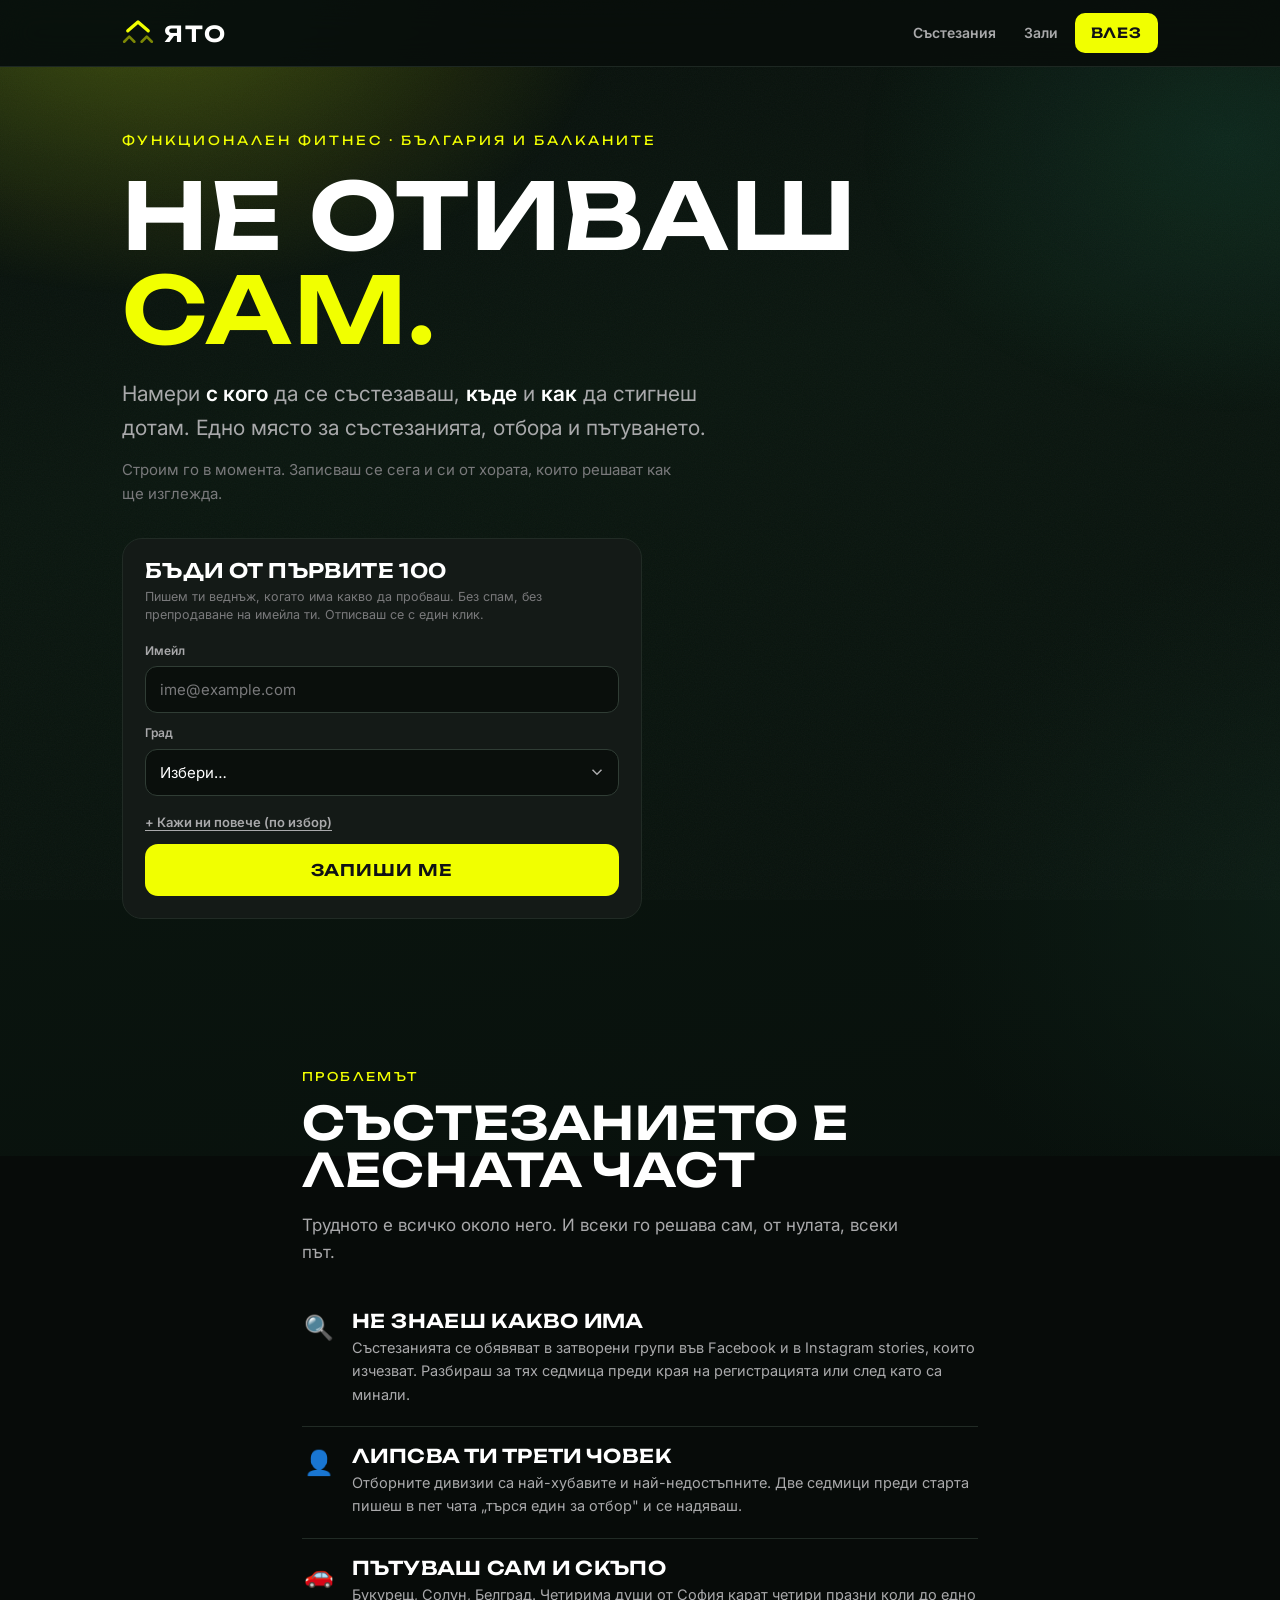
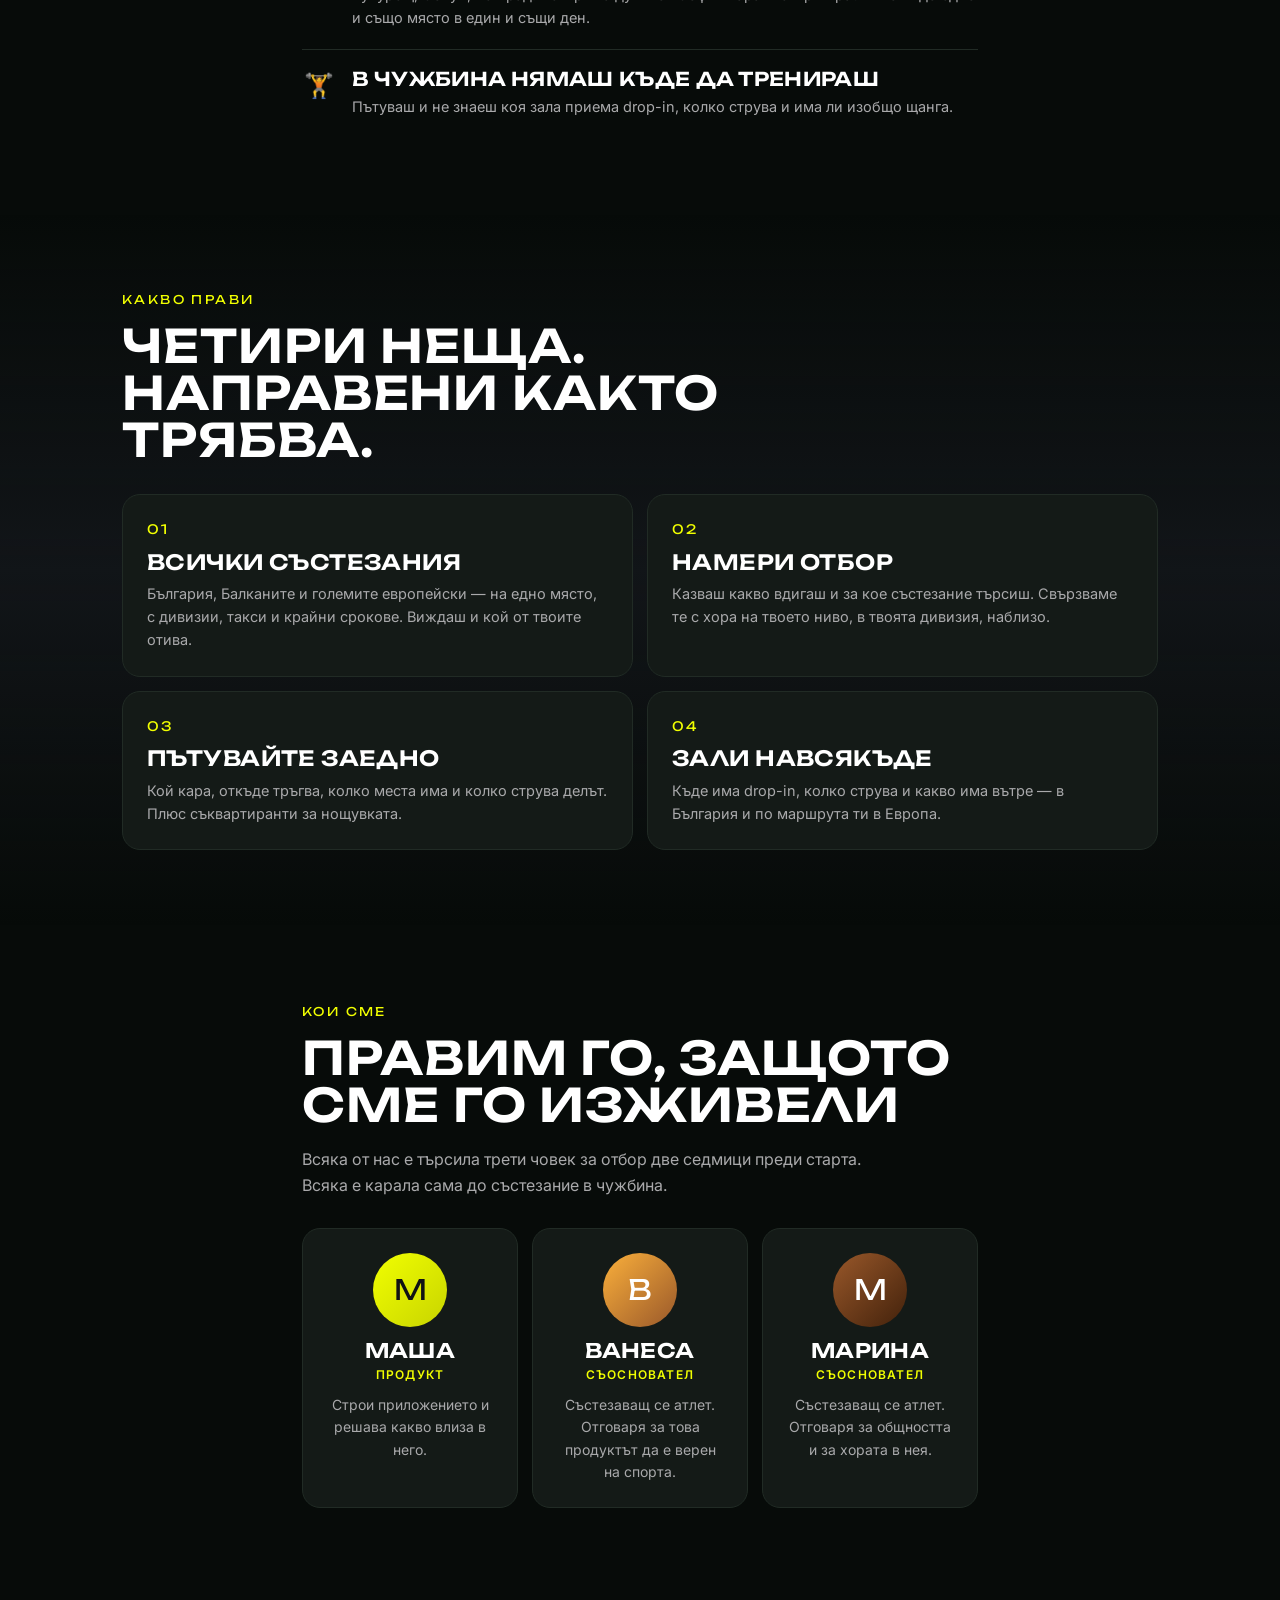
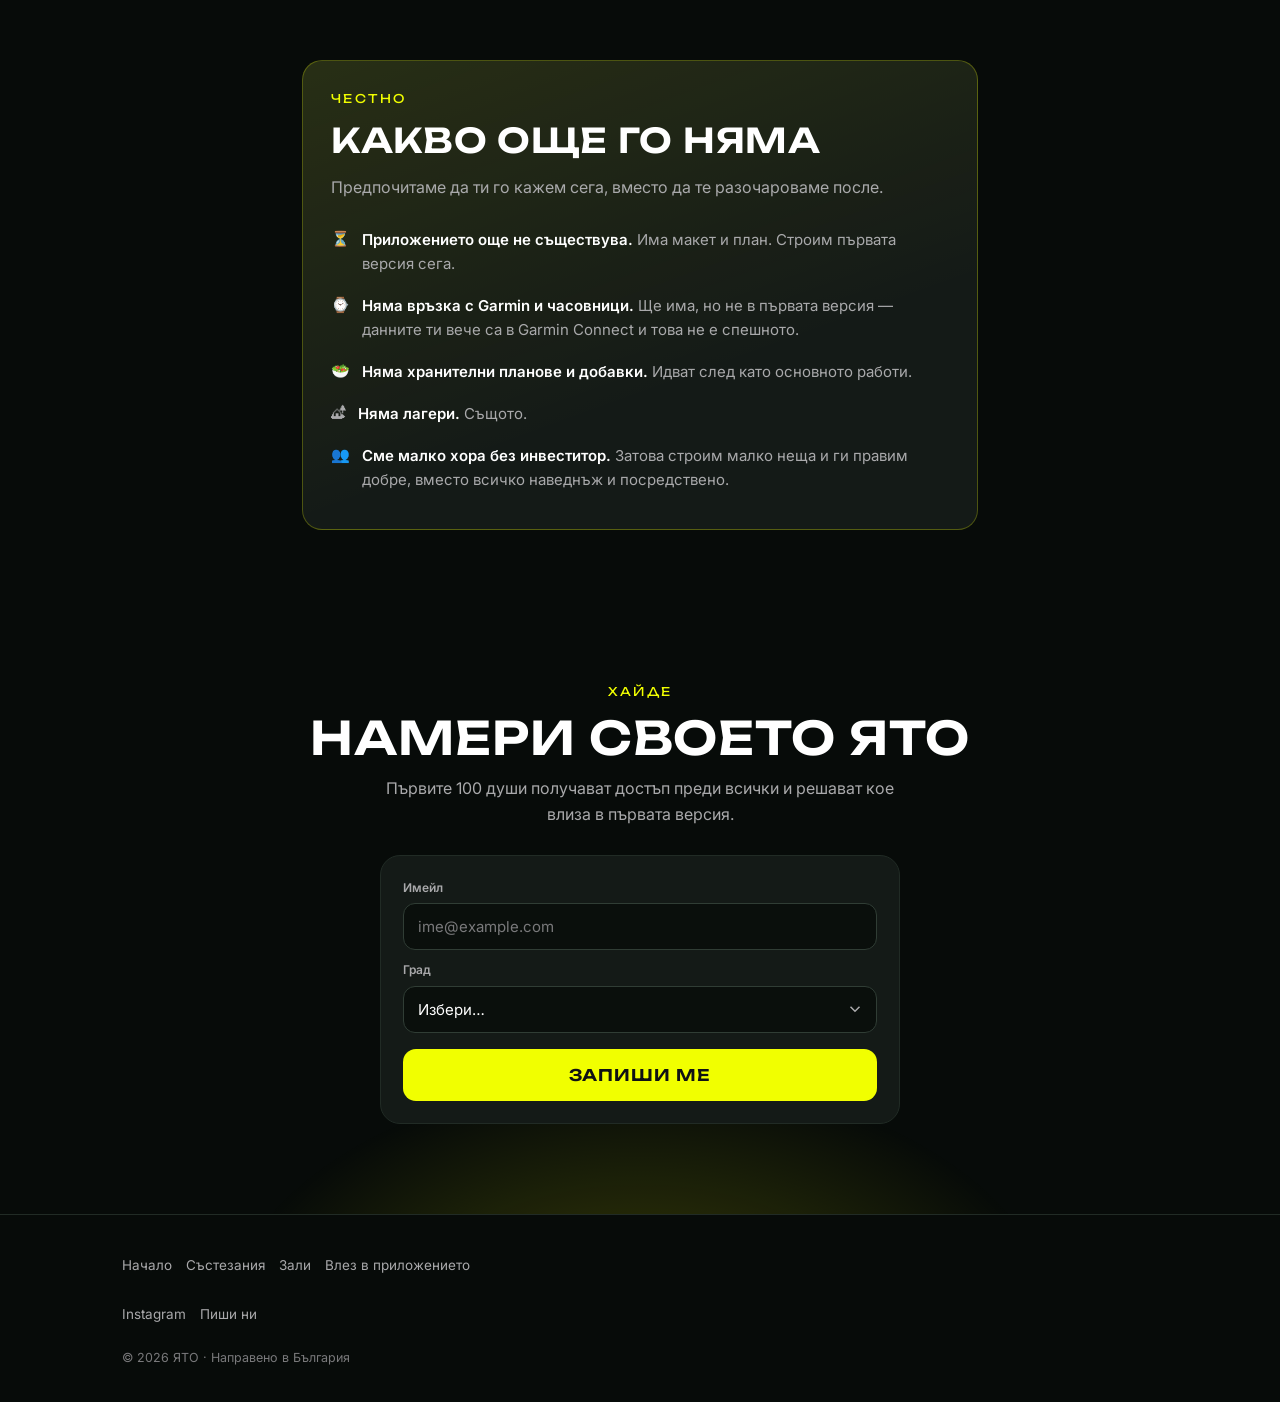
==== commit 2427e989: "Vizualen sloy: zelen gradient, animiran kontur, poyavyavane pri skrol" ====
--- a/index.html
+++ b/index.html
@@ -12,7 +12,7 @@
 <meta property="og:image" content="og.png">
 <meta property="og:locale" content="bg_BG">
 <meta name="twitter:card" content="summary_large_image">
-<meta name="theme-color" content="#101214">
+<meta name="theme-color" content="#070B09">
 <link rel="icon" href="favicon.svg" type="image/svg+xml">
 
 <link rel="preconnect" href="https://fonts.googleapis.com">
@@ -20,6 +20,7 @@
 <link href="https://fonts.googleapis.com/css2?family=Inter:wght@400;500;600;700&family=Unbounded:wght@400;500;600;700&display=swap" rel="stylesheet">
 
 <link rel="stylesheet" href="site.css">
+<script defer src="motion.js"></script>
 </head>
 <body>
 
--- a/site.css
+++ b/site.css
@@ -1,15 +1,43 @@
 /* ЯТО — споделени стилове за публичния сайт */
 :root{
-  --obsidian:#101214; --charcoal:#1A1D21; --graphite:#2A2D31; --graphite2:#3B3E43;
+  /* Черното вече не е неутрално — има зелен оттенък, за да седне
+     градиентът. Неонът #F1FF00 е жълто-зелен, така че двете си пасват. */
+  --obsidian:#0A0F0C; --charcoal:#141A17; --graphite:#212B25; --graphite2:#303D35;
+  --moss:#0E2118;      /* най-тъмното зелено в градиента */
+  --moss-lit:#14311F;  /* зеленото на светлото петно */
   --ember:#F1FF00; --ember-soft:#FBB03B; --chalk:#FFFFFF; --steel:#A9A9AB; --ash:#79797B;
   --ready:#34D399; --warn:#FBB03B; --danger:#FF3B5C; --data:#C9C9CB;
   --display:'Unbounded','Arial Black','DejaVu Sans',system-ui,sans-serif;
 }
 *{box-sizing:border-box;margin:0;padding:0}
-html{scroll-behavior:smooth;-webkit-text-size-adjust:100%}
+html{scroll-behavior:smooth;-webkit-text-size-adjust:100%;background:#070B09}
 body{
   font-family:'Inter',system-ui,-apple-system,sans-serif;color:var(--chalk);
-  background:var(--obsidian);line-height:1.6;overflow-x:hidden;
+  background:transparent;line-height:1.6;overflow-x:hidden;
+  position:relative;
+}
+
+/* ============================================================
+   ФОН — черно към тъмно зелено
+   Отделен фиксиран слой, за да не се пресмята при всеки скрол.
+   Две петна се движат много бавно — усеща се, не се гледа.
+   ============================================================ */
+body::before{
+  content:"";position:fixed;inset:-20vmax;z-index:-2;pointer-events:none;
+  background:
+    radial-gradient(58vmax 46vmax at 18% 8%,  rgba(20,49,31,.62), transparent 64%),
+    radial-gradient(52vmax 44vmax at 88% 82%, rgba(14,33,24,.75), transparent 62%),
+    linear-gradient(168deg, #070B09 0%, #0B1710 46%, #08100C 100%);
+  animation:breathe 34s ease-in-out infinite alternate;
+}
+/* Тънка зърнистост, за да не се набива преходът на стъпки. */
+body::after{
+  content:"";position:fixed;inset:0;z-index:-1;pointer-events:none;opacity:.035;
+  background-image:url("data:image/svg+xml;utf8,<svg xmlns='http://www.w3.org/2000/svg' width='140' height='140'><filter id='n'><feTurbulence type='fractalNoise' baseFrequency='.85' numOctaves='3'/></filter><rect width='140' height='140' filter='url(%23n)'/></svg>");
+}
+@keyframes breathe{
+  from{transform:translate3d(0,0,0) scale(1)}
+  to  {transform:translate3d(-2.2%,1.6%,0) scale(1.06)}
 }
 h1,h2,h3,.d{font-family:var(--display);text-transform:uppercase;letter-spacing:.02em;font-weight:600;line-height:1.02}
 a{color:inherit}
@@ -18,7 +46,7 @@
 section{padding:76px 0;position:relative}
 
 /* ---------- nav ---------- */
-nav{position:sticky;top:0;z-index:100;backdrop-filter:blur(16px);background:rgba(16,18,20,.85);border-bottom:1px solid rgba(42,45,49,.8)}
+nav{position:sticky;top:0;z-index:100;backdrop-filter:blur(16px);background:rgba(8,13,10,.72);border-bottom:1px solid rgba(33,43,37,.9)}
 nav .wrap{display:flex;align-items:center;justify-content:space-between;padding-top:13px;padding-bottom:13px}
 .brand{display:flex;align-items:center;gap:10px;text-decoration:none}
 .brand svg{width:32px;height:32px;flex:none}
@@ -30,7 +58,7 @@
   padding:64px 0 72px;
   background:
     radial-gradient(760px 520px at 12% -10%, rgba(241,255,0,.24), transparent 62%),
-    radial-gradient(620px 460px at 96% 8%, rgba(251,176,59,.10), transparent 60%);
+    radial-gradient(620px 460px at 96% 8%, rgba(52,211,153,.10), transparent 60%);
 }
 .hero .kicker{color:var(--ember);font-family:var(--display);font-size:12.5px;letter-spacing:.24em;text-transform:uppercase;margin-bottom:18px}
 .hero h1{font-size:clamp(46px,10.5vw,92px);margin-bottom:20px}
@@ -182,6 +210,125 @@
 .blank h3{font-size:20px;color:var(--steel);margin-bottom:10px}
 .blank p{color:var(--ash);max-width:460px;margin:0 auto;font-size:14.5px}
 .loading{height:96px;border-radius:18px;margin-bottom:12px;
-  background:linear-gradient(90deg,#1A1D21,#242830,#1A1D21);background-size:200% 100%;
+  background:linear-gradient(90deg,#141A17,#1E2A22,#141A17);background-size:200% 100%;
   animation:sk 1.3s infinite}
 @keyframes sk{0%{background-position:200% 0}100%{background-position:-200% 0}}
+
+
+/* ============================================================
+   ДВИЖЕНИЕ
+   Правило: анимира се само това, което е на екрана. Класът .in
+   го слага наблюдателят в site.js. Извън екрана всичко спира —
+   иначе на телефон двайсет въртящи се контура изяждат батерията.
+   ============================================================ */
+
+@property --ang{ syntax:'<angle>'; initial-value:0deg; inherits:false; }
+
+/* ---------- 1. Контур, който обикаля правоъгълника ---------- */
+.card, .rowcard, .f, .form, .honest, .blank, .pagehead .eye{ position:relative }
+
+.card::before, .rowcard::before, .f::before, .form::before,
+.honest::before, .blank::before{
+  content:"";position:absolute;inset:0;border-radius:inherit;padding:1px;
+  background:conic-gradient(from var(--ang),
+    transparent 0deg,
+    transparent 286deg,
+    rgba(52,211,153,.55) 316deg,
+    rgba(241,255,0,.95) 340deg,
+    rgba(52,211,153,.45) 352deg,
+    transparent 360deg);
+  -webkit-mask:linear-gradient(#000 0 0) content-box, linear-gradient(#000 0 0);
+          mask:linear-gradient(#000 0 0) content-box, linear-gradient(#000 0 0);
+  -webkit-mask-composite:xor;
+          mask-composite:exclude;
+  opacity:0;transition:opacity .45s ease;pointer-events:none;
+}
+/* На екрана: тихо. Под мишката: буден. */
+.card.vis::before, .rowcard.vis::before, .f.vis::before,
+.form.vis::before, .honest.vis::before, .blank.vis::before{
+  opacity:.38; animation:travel 14s linear infinite;
+}
+.card.vis:hover::before, .rowcard.vis:hover::before, .f.vis:hover::before,
+.form.vis:focus-within::before, .honest.vis:hover::before{
+  opacity:1; animation-duration:3.4s;
+}
+/* Всяка карта тръгва от различен ъгъл — иначе изглежда като хор. */
+.grid > *:nth-child(2)::before, .fgrid > *:nth-child(2)::before{ animation-delay:-4.6s }
+.grid > *:nth-child(3)::before, .fgrid > *:nth-child(3)::before{ animation-delay:-9.2s }
+.rowcard:nth-child(2n)::before{ animation-delay:-5s }
+.rowcard:nth-child(3n)::before{ animation-delay:-10s }
+
+@keyframes travel{ to{ --ang:360deg } }
+
+/* Картите леко се повдигат, а не само светят */
+.card, .rowcard, .f{ transition:transform .3s cubic-bezier(.2,.7,.3,1), border-color .3s }
+.card:hover, .f:hover{ transform:translateY(-3px) }
+.rowcard:hover{ transform:translateX(3px) }
+
+/* ---------- 2. Бутони ---------- */
+/* Жълтото не носи контур — на него светлината се вижда като отблясък. */
+.btn, .navcta{ position:relative; overflow:hidden; isolation:isolate }
+.btn::after, .navcta::after{
+  content:"";position:absolute;top:0;bottom:0;left:-60%;width:45%;
+  background:linear-gradient(100deg, transparent, rgba(255,255,255,.6), transparent);
+  transform:skewX(-18deg);pointer-events:none;
+}
+.btn:hover::after, .navcta:hover::after{ animation:sheen .75s ease-out }
+@keyframes sheen{ to{ left:120% } }
+
+/* Основният бутон има собствено дишане — той е това, което искаме да натиснат */
+.form .btn, .cta .btn{
+  box-shadow:0 0 0 0 rgba(241,255,0,.42);
+  animation:pulse 3.6s ease-out infinite;
+}
+@keyframes pulse{
+  0%  { box-shadow:0 0 0 0 rgba(241,255,0,.34) }
+  70% { box-shadow:0 0 0 16px rgba(241,255,0,0) }
+  100%{ box-shadow:0 0 0 0 rgba(241,255,0,0) }
+}
+.form .btn:hover, .cta .btn:hover{ animation:none }
+
+/* Филтрите и вторичните бутони */
+.fbtn{ transition:transform .18s, background .18s, border-color .18s, color .18s }
+.fbtn:hover{ transform:translateY(-1px); border-color:var(--graphite2) }
+.fbtn.on{ box-shadow:0 4px 18px -6px rgba(241,255,0,.5) }
+
+/* Връзките „Към регистрацията", „Кой отива" — подчертаване, което расте */
+.go, footer a, .navlinks a{ position:relative }
+.go::after{
+  content:"";position:absolute;left:0;right:100%;bottom:-2px;height:1px;
+  background:currentColor;transition:right .3s ease;
+}
+.go:hover::after{ right:0 }
+
+/* ---------- 3. Появяване при скрол ---------- */
+[data-rise]{
+  opacity:0;transform:translateY(18px);
+  transition:opacity .62s cubic-bezier(.2,.7,.3,1), transform .62s cubic-bezier(.2,.7,.3,1);
+}
+[data-rise].in{ opacity:1;transform:none }
+[data-rise].d1{ transition-delay:.07s }
+[data-rise].d2{ transition-delay:.14s }
+[data-rise].d3{ transition-delay:.21s }
+
+/* ---------- 4. Заглавната лента при скрол ---------- */
+nav{ transition:background .3s, border-color .3s, box-shadow .3s }
+nav.stuck{
+  background:rgba(8,13,10,.88);
+  border-bottom-color:rgba(52,211,153,.22);
+  box-shadow:0 10px 40px -24px rgba(0,0,0,.9);
+}
+
+/* ---------- 5. Кога всичко това спира ---------- */
+/* Ако човекът е спрял анимациите системно, спираме и ние.
+   Не е учтивост — на някои хора движението причинява прилошаване. */
+@media (prefers-reduced-motion:reduce){
+  body::before{ animation:none }
+  .card::before, .rowcard::before, .f::before, .form::before,
+  .honest::before, .blank::before{ animation:none !important; opacity:.3 }
+  .form .btn, .cta .btn{ animation:none }
+  .btn::after, .navcta::after{ display:none }
+  [data-rise]{ opacity:1;transform:none;transition:none }
+  .card:hover, .f:hover, .rowcard:hover{ transform:none }
+  html{ scroll-behavior:auto }
+}
